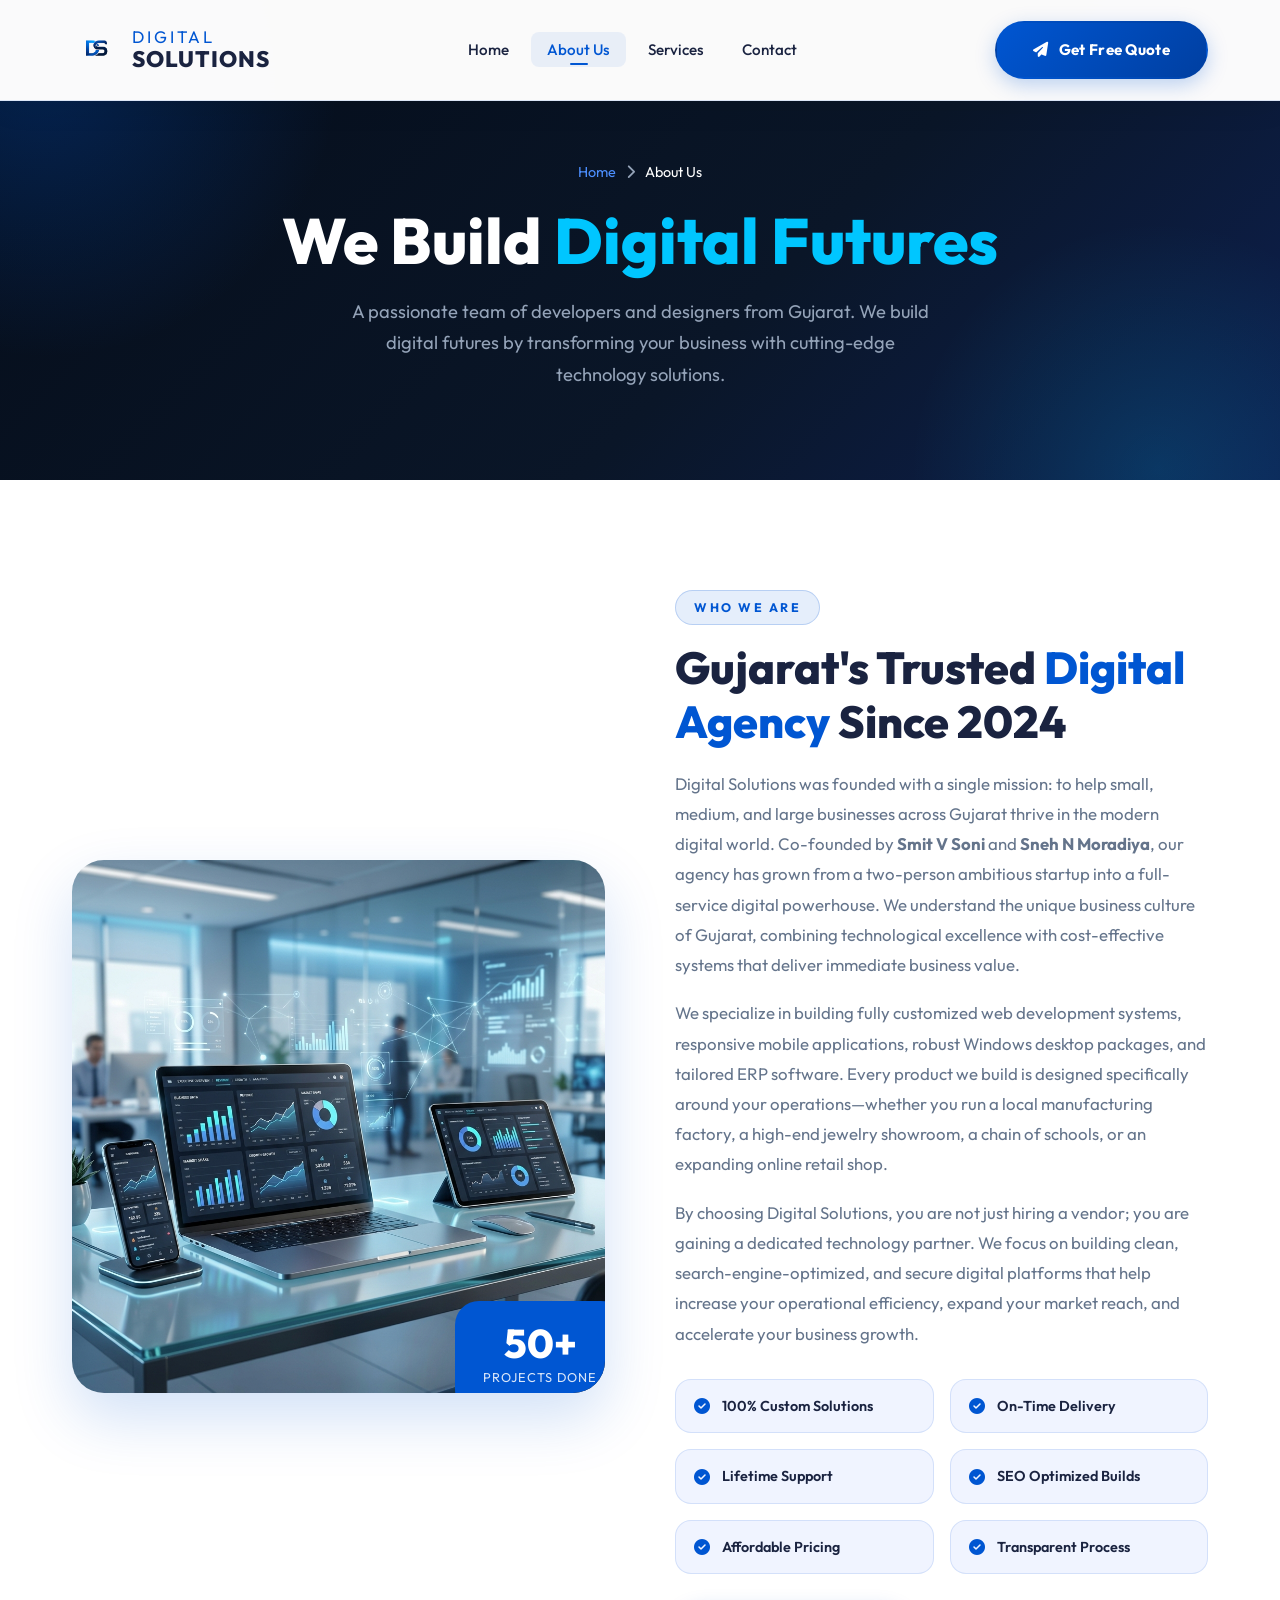
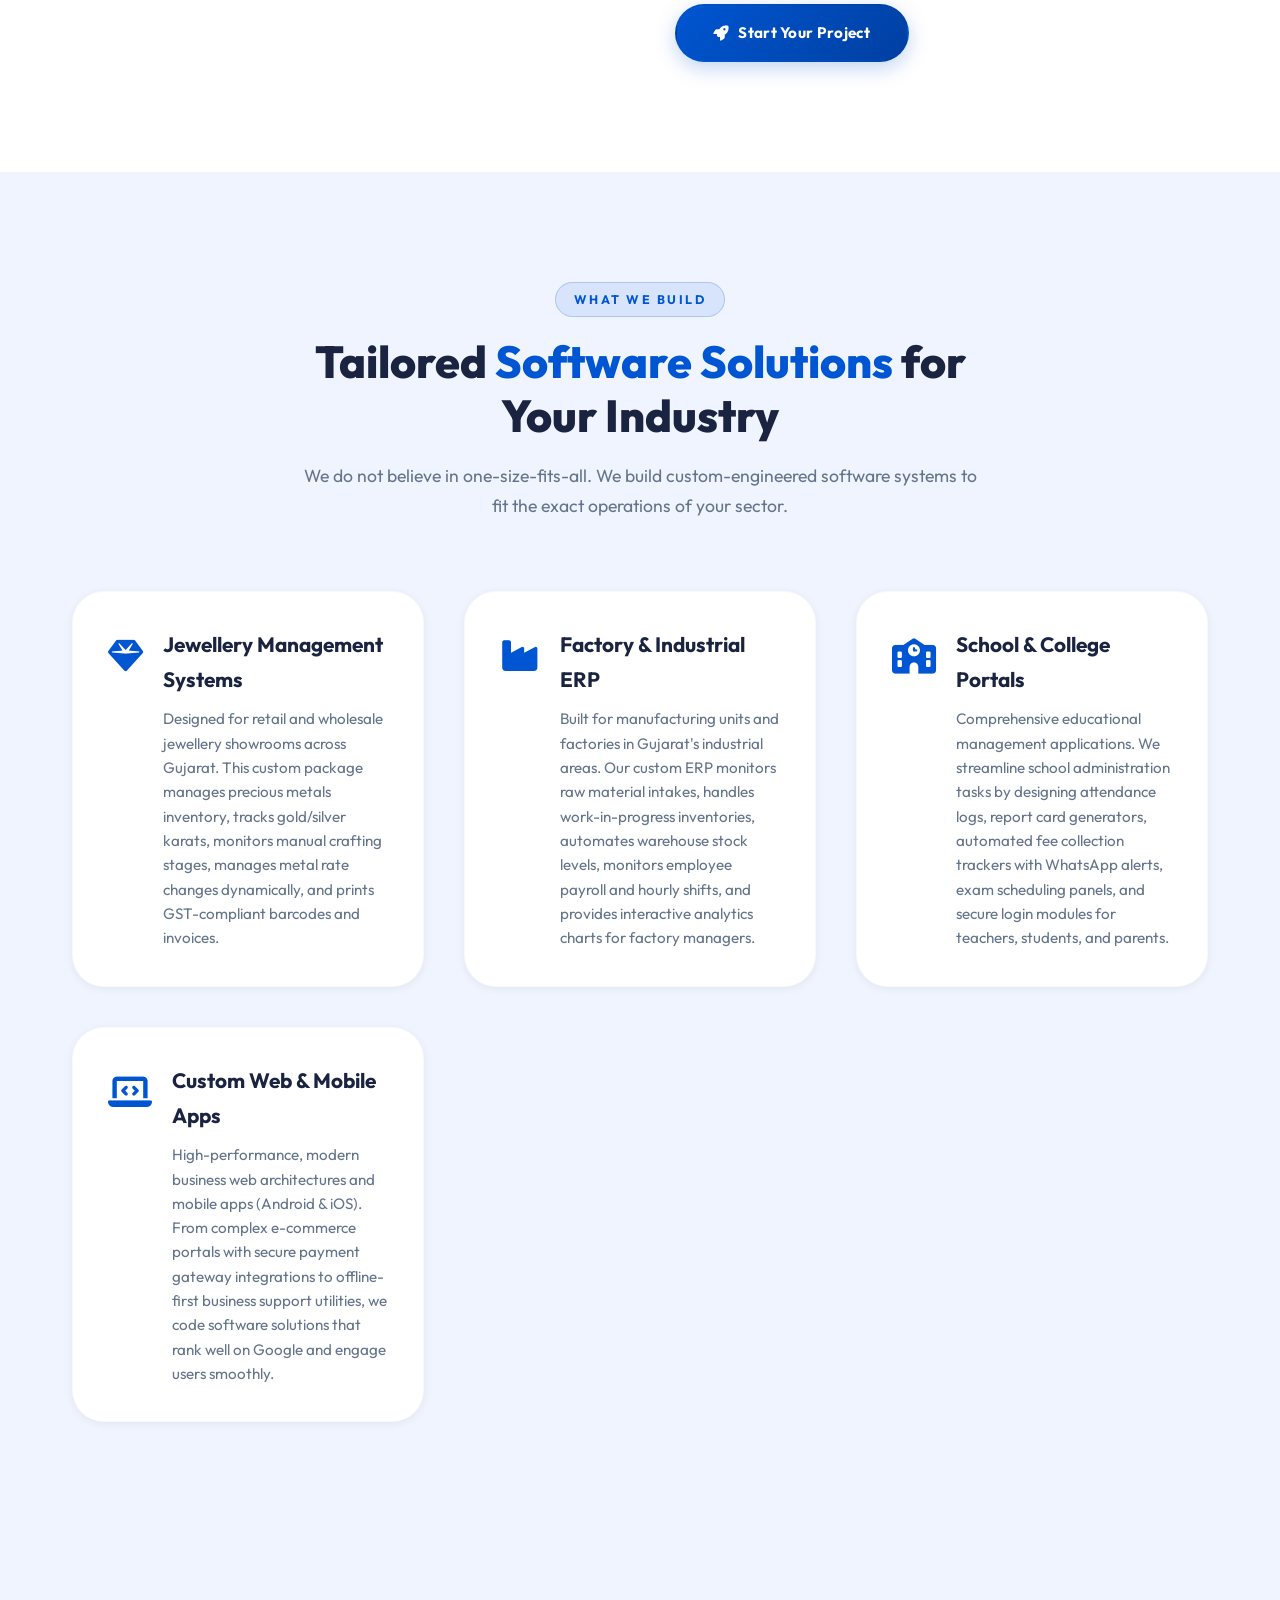
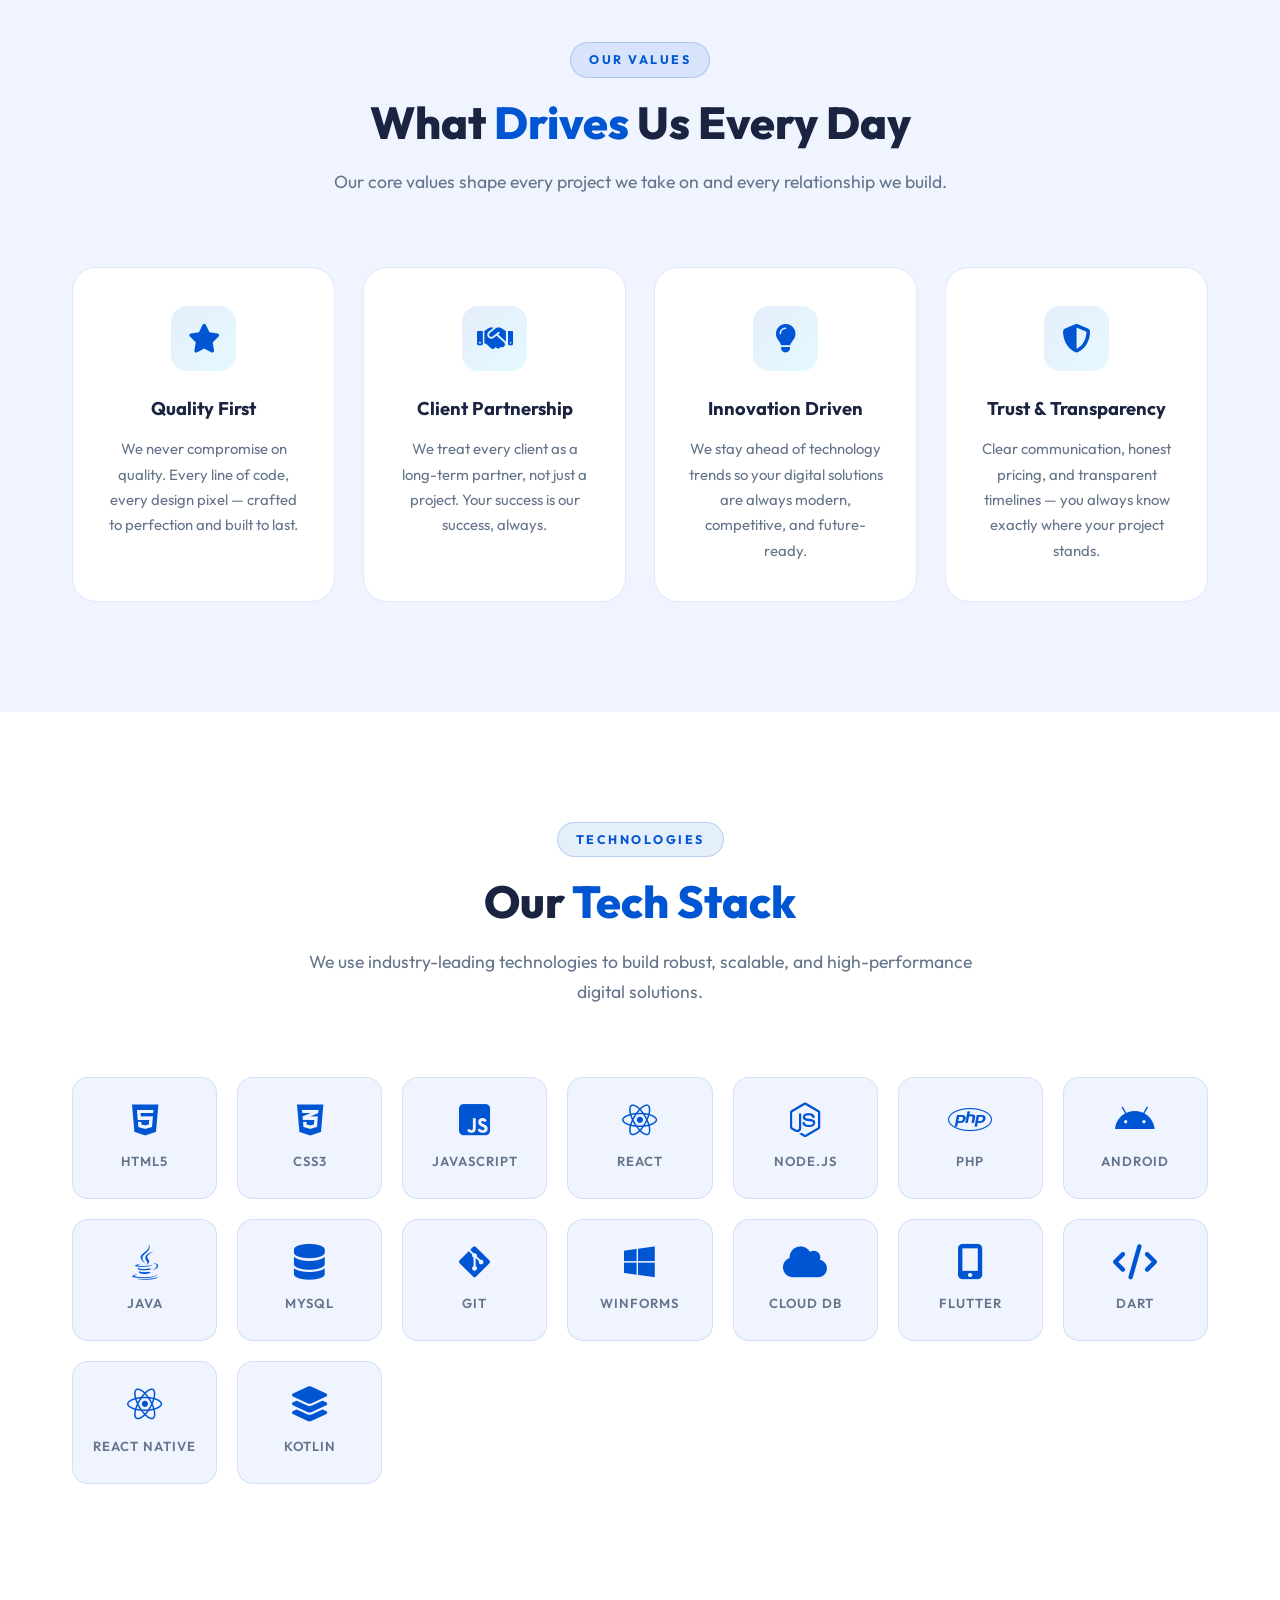
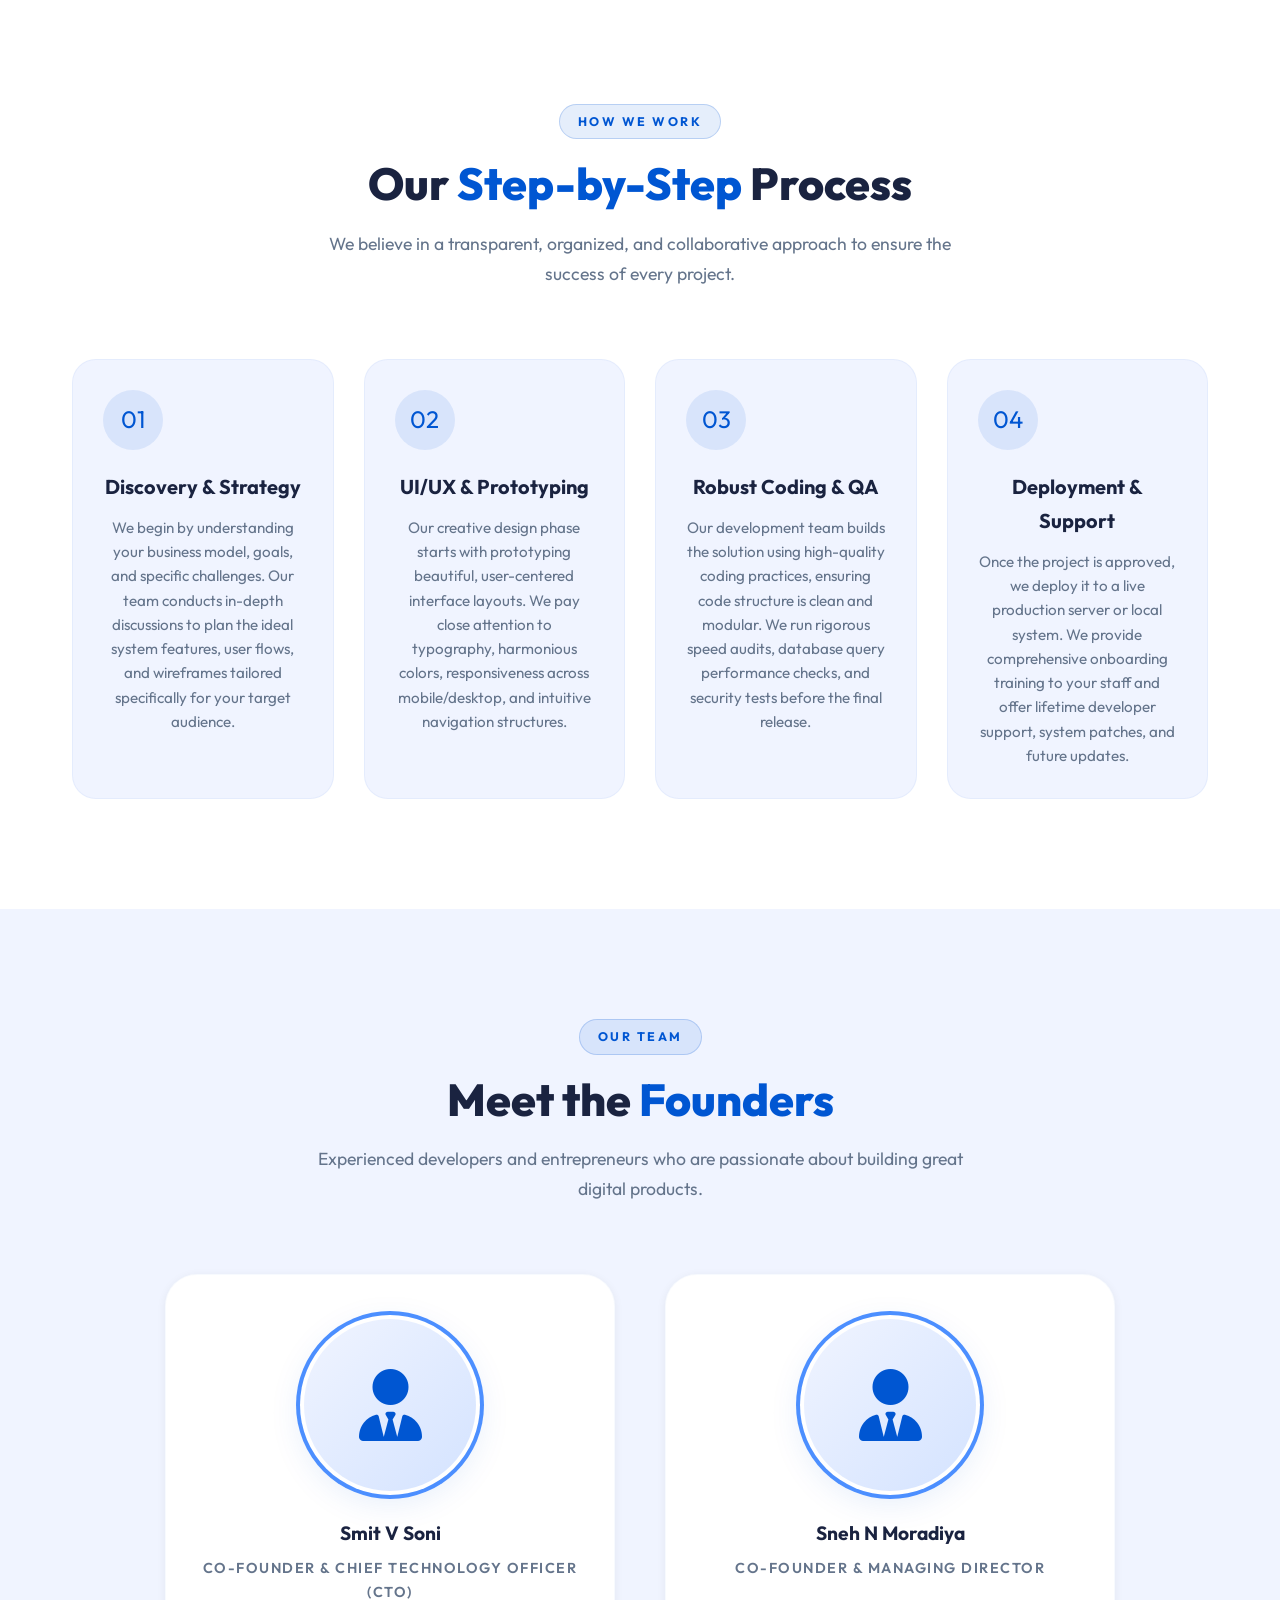
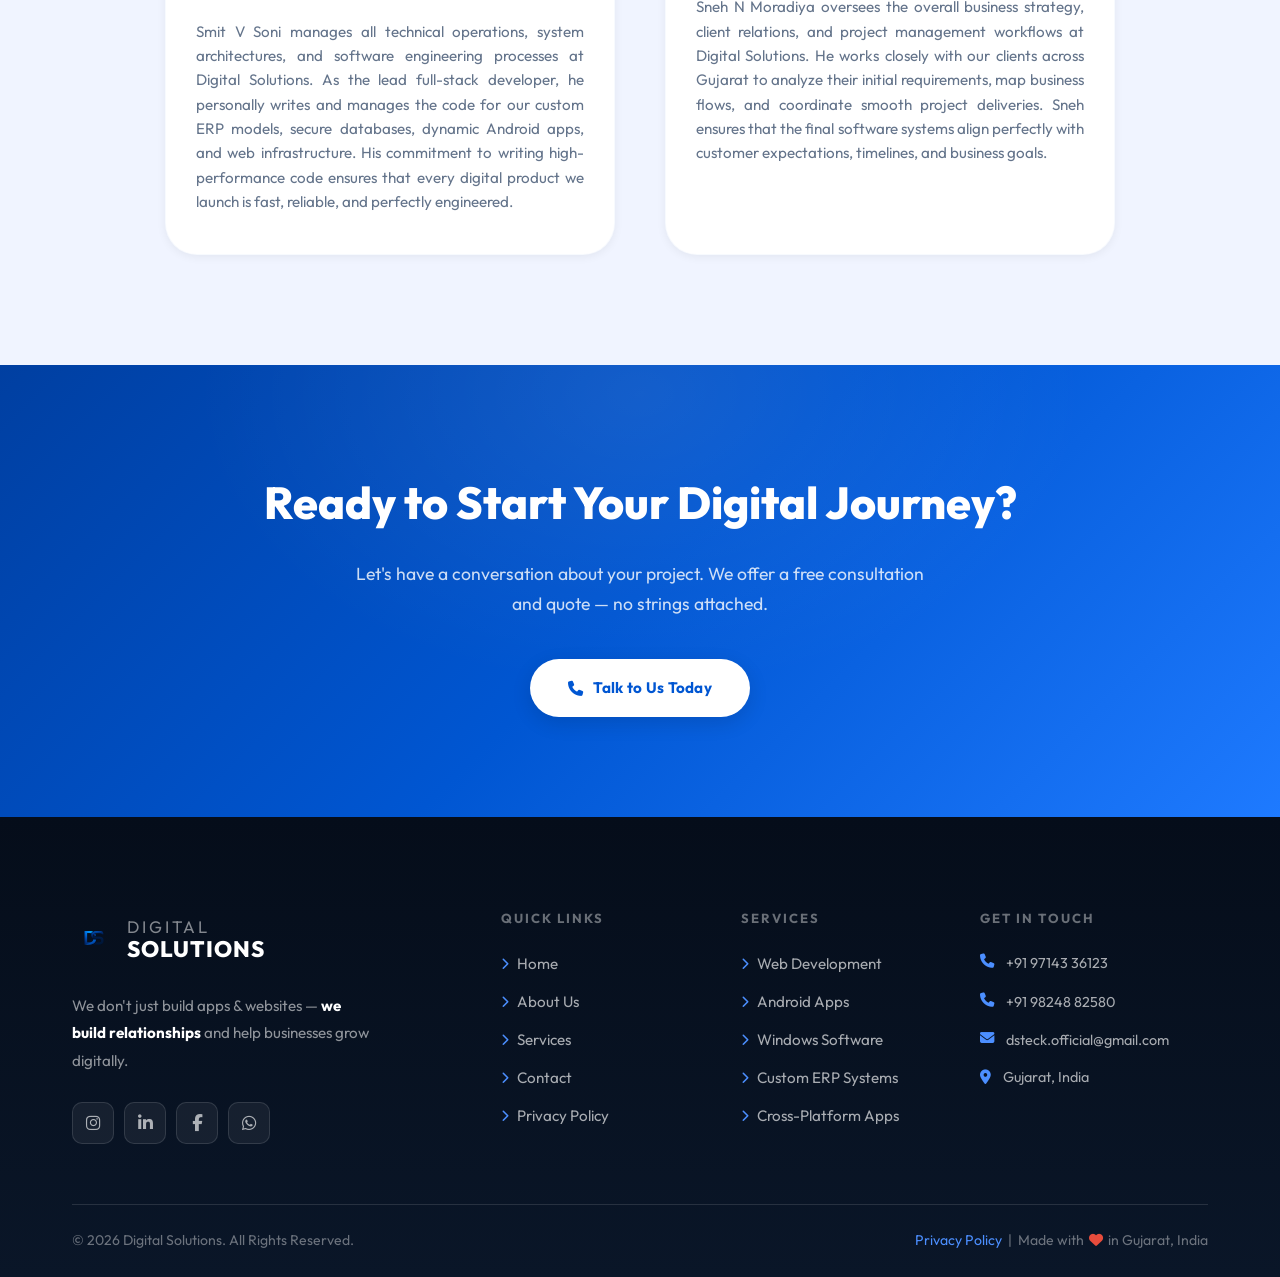
==== about.html @ 68f59539 "Fix SEO duplicate internal link anchor text warning by targeting specific section hashes in services" ====
<!DOCTYPE html>
<html lang="en">
<head>
    <meta charset="UTF-8">
    <meta name="viewport" content="width=device-width, initial-scale=1.0">

    <!-- ✅ SEO: About Page Meta Tags -->
    <title>About Us | Digital Solutions</title>
    <meta name="description" content="Discover Digital Solutions, a trusted web & app development agency in Gujarat. Meet our founders and learn how we deliver premium digital systems.">
    <meta name="keywords" content="About Digital Solutions, digital agency Gujarat, Smit Soni developer, web development team Gujarat, software company Gujarat">
    <meta name="robots" content="index, follow">
    <meta name="author" content="Digital Solutions">
    <link rel="canonical" href="https://smitsoni1.github.io/DIGITALSOLUTION/about.html">

    <!-- ✅ Open Graph -->
    <meta property="og:type"        content="website">
    <meta property="og:title"       content="About Digital Solutions | Gujarat's Digital Agency">
    <meta property="og:description" content="Meet the passionate team behind Digital Solutions — building digital futures across Gujarat.">
    <meta property="og:image"       content="https://smitsoni1.github.io/DIGITALSOLUTION/logo.png">
    <meta property="og:url"         content="https://smitsoni1.github.io/DIGITALSOLUTION/about.html">

    <!-- ✅ Favicons -->
    <link rel="icon" type="image/png" sizes="32x32" href="logo.png">
    <link rel="icon" type="image/png" sizes="16x16" href="logo.png">
    <link rel="apple-touch-icon" href="logo.png">

    <!-- ✅ Stylesheets -->
    <link rel="stylesheet" href="style.css?v=1.0.3">
    <link rel="stylesheet" href="https://cdnjs.cloudflare.com/ajax/libs/font-awesome/6.4.0/css/all.min.css">

    <!-- ✅ JSON-LD Structured Data -->
    <script type="application/ld+json">
    {
      "@context": "https://schema.org",
      "@type": "LocalBusiness",
      "name": "Digital Solutions",
      "image": "https://smitsoni1.github.io/DIGITALSOLUTION/logo.png",
      "url": "https://smitsoni1.github.io/DIGITALSOLUTION/",
      "telephone": ["+919714336123", "+919824882580"],
      "address": { "@type": "PostalAddress", "addressRegion": "Gujarat", "addressCountry": "IN" }
    }
    </script>
</head>
<body>

    <!-- HEADER -->
    <header id="header" class="always-white">
        <div class="container">
            <nav>
                <a href="index.html" class="logo" aria-label="Digital Solutions Home">
                    <img src="logo.png" alt="Digital Solutions Logo" width="72" height="72">
                    <div class="logo-text">
                        <span class="logo-top">Digital</span>
                        <span class="logo-bottom">Solutions</span>
                    </div>
                </a>
                <ul class="nav-links" id="navLinks">
                    <li><a href="index.html"               id="nav-home">Home</a></li>
                    <li><a href="about.html"    class="active" id="nav-about">About Us</a></li>
                    <li><a href="services.html"            id="nav-services">Services</a></li>
                    <li><a href="contact.html"             id="nav-contact">Contact</a></li>
                </ul>
                <a href="contact.html" class="btn btn-primary header-cta-btn" id="header-cta">
                    <i class="fas fa-paper-plane"></i> Get Free Quote
                </a>
                <button class="hamburger" id="hamburger" aria-label="Toggle Navigation" aria-expanded="false">
                    <span></span><span></span><span></span>
                </button>
            </nav>
        </div>
    </header>

    <main>

        <!-- PAGE HERO -->
        <section class="page-hero" aria-label="About Us Hero">
            <div class="container">
                <nav class="breadcrumb" aria-label="Breadcrumb">
                    <a href="index.html">Home</a>
                    <span><i class="fas fa-chevron-right"></i></span>
                    <span style="color:#fff;">About Us</span>
                </nav>
                <h1>We Build <span>Digital Futures</span></h1>
                <p>A passionate team of developers and designers from Gujarat. We build digital futures by transforming your business with cutting-edge technology solutions.</p>
            </div>
        </section>

        <!-- ABOUT INTRO -->
        <section class="about-intro section-padding" aria-label="About Digital Solutions">
            <div class="container">
                <div class="about-grid">
                    <!-- Visual Side -->
                    <div class="about-visual fade-up">
                        <div class="about-img-wrap">
                            <img src="hero.png" alt="Digital Solutions Team Working on Web and App Projects" width="580" height="420" style="border-radius:24px;">
                            <div class="about-badge-float">
                                <span class="num">50+</span>
                                <span class="lbl">Projects Done</span>
                            </div>
                        </div>
                    </div>

                    <!-- Text Side -->
                    <div class="about-text fade-up">
                        <span class="section-tag">Who We Are</span>
                        <h2>Gujarat's Trusted <span>Digital Agency</span> Since 2024</h2>
                        <p>
                            Digital Solutions was founded with a single mission: to help small, medium, and large businesses across Gujarat thrive in the modern digital world. Co-founded by <strong>Smit V Soni</strong> and <strong>Sneh N Moradiya</strong>, our agency has grown from a two-person ambitious startup into a full-service digital powerhouse. We understand the unique business culture of Gujarat, combining technological excellence with cost-effective systems that deliver immediate business value.
                        </p>
                        <p>
                            We specialize in building fully customized web development systems, responsive mobile applications, robust Windows desktop packages, and tailored ERP software. Every product we build is designed specifically around your operations—whether you run a local manufacturing factory, a high-end jewelry showroom, a chain of schools, or an expanding online retail shop.
                        </p>
                        <p>
                            By choosing Digital Solutions, you are not just hiring a vendor; you are gaining a dedicated technology partner. We focus on building clean, search-engine-optimized, and secure digital platforms that help increase your operational efficiency, expand your market reach, and accelerate your business growth.
                        </p>

                        <div class="about-features">
                            <div class="about-feature-item"><i class="fas fa-check-circle"></i> 100% Custom Solutions</div>
                            <div class="about-feature-item"><i class="fas fa-check-circle"></i> On-Time Delivery</div>
                            <div class="about-feature-item"><i class="fas fa-check-circle"></i> Lifetime Support</div>
                            <div class="about-feature-item"><i class="fas fa-check-circle"></i> SEO Optimized Builds</div>
                            <div class="about-feature-item"><i class="fas fa-check-circle"></i> Affordable Pricing</div>
                            <div class="about-feature-item"><i class="fas fa-check-circle"></i> Transparent Process</div>
                        </div>

                        <a href="contact.html" class="btn btn-primary" id="about-cta-btn">
                            <i class="fas fa-rocket"></i> Start Your Project
                        </a>
                    </div>
                </div>
            </div>
        </section>

        <!-- SPECIALIZED SOLUTIONS -->
        <section class="specialized-solutions section-padding" style="background: var(--bg-light);" aria-label="Our Specialized Solutions">
            <div class="container">
                <div class="section-header fade-up">
                    <span class="section-tag">What We Build</span>
                    <h2>Tailored <span>Software Solutions</span> for Your Industry</h2>
                    <p>We do not believe in one-size-fits-all. We build custom-engineered software systems to fit the exact operations of your sector.</p>
                </div>
                <div style="display: grid; grid-template-columns: repeat(auto-fit, minmax(300px, 1fr)); gap: 40px; margin-top: 50px;">
                    <div class="fade-up" style="background: var(--white); padding: 35px; border-radius: var(--radius-xl); box-shadow: var(--shadow-sm); display: flex; gap: 20px; align-items: flex-start; border: 1px solid rgba(0,86,210,0.03);">
                        <div style="font-size: 2.2rem; color: var(--primary);"><i class="fas fa-gem"></i></div>
                        <div>
                            <h3 style="font-size: 1.3rem; font-weight: 700; margin-bottom: 10px; color: var(--text-main);">Jewellery Management Systems</h3>
                            <p style="font-size: 0.95rem; color: var(--text-light); line-height: 1.6; margin: 0;">Designed for retail and wholesale jewellery showrooms across Gujarat. This custom package manages precious metals inventory, tracks gold/silver karats, monitors manual crafting stages, manages metal rate changes dynamically, and prints GST-compliant barcodes and invoices.</p>
                        </div>
                    </div>
                    <div class="fade-up" style="background: var(--white); padding: 35px; border-radius: var(--radius-xl); box-shadow: var(--shadow-sm); display: flex; gap: 20px; align-items: flex-start; border: 1px solid rgba(0,86,210,0.03);">
                        <div style="font-size: 2.2rem; color: var(--primary);"><i class="fas fa-industry"></i></div>
                        <div>
                            <h3 style="font-size: 1.3rem; font-weight: 700; margin-bottom: 10px; color: var(--text-main);">Factory &amp; Industrial ERP</h3>
                            <p style="font-size: 0.95rem; color: var(--text-light); line-height: 1.6; margin: 0;">Built for manufacturing units and factories in Gujarat's industrial areas. Our custom ERP monitors raw material intakes, handles work-in-progress inventories, automates warehouse stock levels, monitors employee payroll and hourly shifts, and provides interactive analytics charts for factory managers.</p>
                        </div>
                    </div>
                    <div class="fade-up" style="background: var(--white); padding: 35px; border-radius: var(--radius-xl); box-shadow: var(--shadow-sm); display: flex; gap: 20px; align-items: flex-start; border: 1px solid rgba(0,86,210,0.03);">
                        <div style="font-size: 2.2rem; color: var(--primary);"><i class="fas fa-school"></i></div>
                        <div>
                            <h3 style="font-size: 1.3rem; font-weight: 700; margin-bottom: 10px; color: var(--text-main);">School &amp; College Portals</h3>
                            <p style="font-size: 0.95rem; color: var(--text-light); line-height: 1.6; margin: 0;">Comprehensive educational management applications. We streamline school administration tasks by designing attendance logs, report card generators, automated fee collection trackers with WhatsApp alerts, exam scheduling panels, and secure login modules for teachers, students, and parents.</p>
                        </div>
                    </div>
                    <div class="fade-up" style="background: var(--white); padding: 35px; border-radius: var(--radius-xl); box-shadow: var(--shadow-sm); display: flex; gap: 20px; align-items: flex-start; border: 1px solid rgba(0,86,210,0.03);">
                        <div style="font-size: 2.2rem; color: var(--primary);"><i class="fas fa-laptop-code"></i></div>
                        <div>
                            <h3 style="font-size: 1.3rem; font-weight: 700; margin-bottom: 10px; color: var(--text-main);">Custom Web &amp; Mobile Apps</h3>
                            <p style="font-size: 0.95rem; color: var(--text-light); line-height: 1.6; margin: 0;">High-performance, modern business web architectures and mobile apps (Android &amp; iOS). From complex e-commerce portals with secure payment gateway integrations to offline-first business support utilities, we code software solutions that rank well on Google and engage users smoothly.</p>
                        </div>
                    </div>
                </div>
            </div>
        </section>

        <!-- COMPANY VALUES -->
        <section class="values section-padding" aria-label="Our Company Values">
            <div class="container">
                <div class="section-header fade-up">
                    <span class="section-tag">Our Values</span>
                    <h2>What <span>Drives</span> Us Every Day</h2>
                    <p>Our core values shape every project we take on and every relationship we build.</p>
                </div>
                <div class="values-grid">
                    <article class="value-card fade-up">
                        <div class="value-icon"><i class="fas fa-star" aria-hidden="true"></i></div>
                        <h3>Quality First</h3>
                        <p>We never compromise on quality. Every line of code, every design pixel — crafted to perfection and built to last.</p>
                    </article>
                    <article class="value-card fade-up">
                        <div class="value-icon"><i class="fas fa-handshake" aria-hidden="true"></i></div>
                        <h3>Client Partnership</h3>
                        <p>We treat every client as a long-term partner, not just a project. Your success is our success, always.</p>
                    </article>
                    <article class="value-card fade-up">
                        <div class="value-icon"><i class="fas fa-lightbulb" aria-hidden="true"></i></div>
                        <h3>Innovation Driven</h3>
                        <p>We stay ahead of technology trends so your digital solutions are always modern, competitive, and future-ready.</p>
                    </article>
                    <article class="value-card fade-up">
                        <div class="value-icon"><i class="fas fa-shield-alt" aria-hidden="true"></i></div>
                        <h3>Trust &amp; Transparency</h3>
                        <p>Clear communication, honest pricing, and transparent timelines — you always know exactly where your project stands.</p>
                    </article>
                </div>
            </div>
        </section>

        <!-- TECH STACK -->
        <section class="tech-stack section-padding" aria-label="Our Technology Stack">
            <div class="container">
                <div class="section-header fade-up">
                    <span class="section-tag">Technologies</span>
                    <h2>Our <span>Tech Stack</span></h2>
                    <p>We use industry-leading technologies to build robust, scalable, and high-performance digital solutions.</p>
                </div>
                <div class="tech-grid fade-up">
                    <div class="tech-item"><i class="fab fa-html5" aria-hidden="true"></i><span>HTML5</span></div>
                    <div class="tech-item"><i class="fab fa-css3-alt" aria-hidden="true"></i><span>CSS3</span></div>
                    <div class="tech-item"><i class="fab fa-js-square" aria-hidden="true"></i><span>JavaScript</span></div>
                    <div class="tech-item"><i class="fab fa-react" aria-hidden="true"></i><span>React</span></div>
                    <div class="tech-item"><i class="fab fa-node-js" aria-hidden="true"></i><span>Node.js</span></div>
                    <div class="tech-item"><i class="fab fa-php" aria-hidden="true"></i><span>PHP</span></div>
                    <div class="tech-item"><i class="fab fa-android" aria-hidden="true"></i><span>Android</span></div>
                    <div class="tech-item"><i class="fab fa-java" aria-hidden="true"></i><span>Java</span></div>
                    <div class="tech-item"><i class="fas fa-database" aria-hidden="true"></i><span>MySQL</span></div>
                    <div class="tech-item"><i class="fab fa-git-alt" aria-hidden="true"></i><span>Git</span></div>
                    <div class="tech-item"><i class="fab fa-windows" aria-hidden="true"></i><span>WinForms</span></div>
                    <div class="tech-item"><i class="fas fa-cloud" aria-hidden="true"></i><span>Cloud DB</span></div>
                    <div class="tech-item"><i class="fas fa-mobile-alt" aria-hidden="true"></i><span>Flutter</span></div>
                    <div class="tech-item"><i class="fas fa-code" aria-hidden="true"></i><span>Dart</span></div>
                    <div class="tech-item"><i class="fab fa-react" aria-hidden="true"></i><span>React Native</span></div>
                    <div class="tech-item"><i class="fas fa-layer-group" aria-hidden="true"></i><span>Kotlin</span></div>
                </div>
            </div>
        </section>

        <!-- OUR PROCESS -->
        <section class="process section-padding" aria-label="Our Development Process">
            <div class="container">
                <div class="section-header fade-up">
                    <span class="section-tag">How We Work</span>
                    <h2>Our <span>Step-by-Step</span> Process</h2>
                    <p>We believe in a transparent, organized, and collaborative approach to ensure the success of every project.</p>
                </div>
                <div style="display: grid; grid-template-columns: repeat(auto-fit, minmax(250px, 1fr)); gap: 30px; margin-top: 50px;">
                    <div class="value-card fade-up" style="padding: 30px; background: var(--bg-light); border-radius: var(--radius-lg); border: 1px solid rgba(0,86,210,0.05);">
                        <div class="value-icon" style="background: rgba(0,86,210,0.1); color: var(--primary); width: 60px; height: 60px; border-radius: 50%; display: flex; align-items: center; justify-content: center; font-size: 1.5rem; margin-bottom: 20px; margin-left: 0;">01</div>
                        <h3 style="font-size: 1.25rem; font-weight: 700; margin-bottom: 12px; color: var(--text-main);">Discovery &amp; Strategy</h3>
                        <p style="font-size: 0.95rem; color: var(--text-light); line-height: 1.6; margin: 0;">We begin by understanding your business model, goals, and specific challenges. Our team conducts in-depth discussions to plan the ideal system features, user flows, and wireframes tailored specifically for your target audience.</p>
                    </div>
                    <div class="value-card fade-up" style="padding: 30px; background: var(--bg-light); border-radius: var(--radius-lg); border: 1px solid rgba(0,86,210,0.05);">
                        <div class="value-icon" style="background: rgba(0,86,210,0.1); color: var(--primary); width: 60px; height: 60px; border-radius: 50%; display: flex; align-items: center; justify-content: center; font-size: 1.5rem; margin-bottom: 20px; margin-left: 0;">02</div>
                        <h3 style="font-size: 1.25rem; font-weight: 700; margin-bottom: 12px; color: var(--text-main);">UI/UX &amp; Prototyping</h3>
                        <p style="font-size: 0.95rem; color: var(--text-light); line-height: 1.6; margin: 0;">Our creative design phase starts with prototyping beautiful, user-centered interface layouts. We pay close attention to typography, harmonious colors, responsiveness across mobile/desktop, and intuitive navigation structures.</p>
                    </div>
                    <div class="value-card fade-up" style="padding: 30px; background: var(--bg-light); border-radius: var(--radius-lg); border: 1px solid rgba(0,86,210,0.05);">
                        <div class="value-icon" style="background: rgba(0,86,210,0.1); color: var(--primary); width: 60px; height: 60px; border-radius: 50%; display: flex; align-items: center; justify-content: center; font-size: 1.5rem; margin-bottom: 20px; margin-left: 0;">03</div>
                        <h3 style="font-size: 1.25rem; font-weight: 700; margin-bottom: 12px; color: var(--text-main);">Robust Coding &amp; QA</h3>
                        <p style="font-size: 0.95rem; color: var(--text-light); line-height: 1.6; margin: 0;">Our development team builds the solution using high-quality coding practices, ensuring code structure is clean and modular. We run rigorous speed audits, database query performance checks, and security tests before the final release.</p>
                    </div>
                    <div class="value-card fade-up" style="padding: 30px; background: var(--bg-light); border-radius: var(--radius-lg); border: 1px solid rgba(0,86,210,0.05);">
                        <div class="value-icon" style="background: rgba(0,86,210,0.1); color: var(--primary); width: 60px; height: 60px; border-radius: 50%; display: flex; align-items: center; justify-content: center; font-size: 1.5rem; margin-bottom: 20px; margin-left: 0;">04</div>
                        <h3 style="font-size: 1.25rem; font-weight: 700; margin-bottom: 12px; color: var(--text-main);">Deployment &amp; Support</h3>
                        <p style="font-size: 0.95rem; color: var(--text-light); line-height: 1.6; margin: 0;">Once the project is approved, we deploy it to a live production server or local system. We provide comprehensive onboarding training to your staff and offer lifetime developer support, system patches, and future updates.</p>
                    </div>
                </div>
            </div>
        </section>

        <!-- TEAM SECTION -->
        <section class="team section-padding" style="background:var(--bg-light);" aria-label="Our Founders">
            <div class="container">
                <div class="section-header fade-up">
                    <span class="section-tag">Our Team</span>
                    <h2>Meet the <span>Founders</span></h2>
                    <p>Experienced developers and entrepreneurs who are passionate about building great digital products.</p>
                </div>
                <div class="team-grid">
                    <div class="team-member fade-up" style="max-width: 450px; background: var(--white); padding: 40px 30px; border-radius: var(--radius-xl); box-shadow: var(--shadow-sm); border: 1px solid rgba(0,86,210,0.03);">
                        <div class="member-image"><i class="fas fa-user-tie" aria-hidden="true"></i></div>
                        <h3>Smit V Soni</h3>
                        <p style="margin-bottom: 15px;">Co-Founder &amp; Chief Technology Officer (CTO)</p>
                        <div style="font-size:0.95rem; color:var(--text-light); line-height:1.6; text-align: justify; text-justify: inter-word;">
                            Smit V Soni manages all technical operations, system architectures, and software engineering processes at Digital Solutions. As the lead full-stack developer, he personally writes and manages the code for our custom ERP models, secure databases, dynamic Android apps, and web infrastructure. His commitment to writing high-performance code ensures that every digital product we launch is fast, reliable, and perfectly engineered.
                        </div>
                    </div>
                    <div class="team-member fade-up" style="max-width: 450px; background: var(--white); padding: 40px 30px; border-radius: var(--radius-xl); box-shadow: var(--shadow-sm); border: 1px solid rgba(0,86,210,0.03);">
                        <div class="member-image"><i class="fas fa-user-tie" aria-hidden="true"></i></div>
                        <h3>Sneh N Moradiya</h3>
                        <p style="margin-bottom: 15px;">Co-Founder &amp; Managing Director</p>
                        <div style="font-size:0.95rem; color:var(--text-light); line-height:1.6; text-align: justify; text-justify: inter-word;">
                            Sneh N Moradiya oversees the overall business strategy, client relations, and project management workflows at Digital Solutions. He works closely with our clients across Gujarat to analyze their initial requirements, map business flows, and coordinate smooth project deliveries. Sneh ensures that the final software systems align perfectly with customer expectations, timelines, and business goals.
                        </div>
                    </div>
                </div>
            </div>
        </section>

        <!-- CTA SECTION -->
        <section class="cta-section" aria-label="Contact Call to Action">
            <div class="container">
                <div class="fade-up">
                    <h2>Ready to Start Your Digital Journey?</h2>
                    <p>Let's have a conversation about your project. We offer a free consultation and quote — no strings attached.</p>
                    <a href="contact.html" class="btn btn-white" id="about-contact-btn">
                        <i class="fas fa-phone"></i> Talk to Us Today
                    </a>
                </div>
            </div>
        </section>

    </main>

    <!-- FOOTER -->
    <footer>
        <div class="container">
            <div class="footer-content">
                <div class="footer-brand">
                    <a href="index.html" class="logo">
                        <img src="logo.png" alt="Digital Solutions Logo" width="65" height="65">
                        <div class="logo-text">
                            <span class="logo-top" style="color:rgba(255,255,255,0.5)">Digital</span>
                            <span class="logo-bottom" style="color:#fff">Solutions</span>
                        </div>
                    </a>
                    <p>We don't just build apps &amp; websites — <strong style="color:#fff">we build relationships</strong> and help businesses grow digitally.</p>
                    <div class="footer-social-row">
                        <a href="https://www.instagram.com/digitalsolutions.official/?hl=en" class="footer-social-btn" aria-label="Instagram" target="_blank" rel="noopener"><i class="fab fa-instagram"></i></a>
                        <a href="https://www.linkedin.com/in/smitpatdiya" class="footer-social-btn" aria-label="LinkedIn" target="_blank" rel="noopener"><i class="fab fa-linkedin-in"></i></a>
                        <a href="#" class="footer-social-btn" aria-label="Facebook"><i class="fab fa-facebook-f"></i></a>
                        <a href="https://wa.me/919714336123" class="footer-social-btn" aria-label="WhatsApp" target="_blank" rel="noopener"><i class="fab fa-whatsapp"></i></a>
                    </div>
                </div>
                <div class="footer-col">
                    <h4>Quick Links</h4>
                    <div class="footer-links">
                        <a href="index.html"><i class="fas fa-chevron-right"></i> Home</a>
                        <a href="about.html"><i class="fas fa-chevron-right"></i> About Us</a>
                        <a href="services.html"><i class="fas fa-chevron-right"></i> Services</a>
                        <a href="contact.html"><i class="fas fa-chevron-right"></i> Contact</a>
                        <a href="privacy.html"><i class="fas fa-chevron-right"></i> Privacy Policy</a>
                    </div>
                </div>
                <div class="footer-col">
                    <h4>Services</h4>
                    <div class="footer-links">
                        <a href="services.html#web-development"><i class="fas fa-chevron-right"></i> Web Development</a>
                        <a href="services.html#android-development"><i class="fas fa-chevron-right"></i> Android Apps</a>
                        <a href="services.html#windows-software"><i class="fas fa-chevron-right"></i> Windows Software</a>
                        <a href="services.html#custom-erp"><i class="fas fa-chevron-right"></i> Custom ERP Systems</a>
                        <a href="services.html#cross-platform"><i class="fas fa-chevron-right"></i> Cross-Platform Apps</a>
                    </div>
                </div>
                <div class="footer-col">
                    <h4>Get In Touch</h4>
                    <div class="footer-contact-list">
                        <div class="footer-contact-item">
                            <i class="fas fa-phone"></i>
                            <a href="tel:+919714336123" style="color:rgba(255,255,255,0.65)">+91 97143 36123</a>
                        </div>
                        <div class="footer-contact-item">
                            <i class="fas fa-phone"></i>
                            <a href="tel:+919824882580" style="color:rgba(255,255,255,0.65)">+91 98248 82580</a>
                        </div>
                        <div class="footer-contact-item">
                            <i class="fas fa-envelope"></i>
                            <a href="mailto:dsteck.official@gmail.com" style="color:rgba(255,255,255,0.65)">dsteck.official@gmail.com</a>
                        </div>
                        <div class="footer-contact-item">
                            <i class="fas fa-map-marker-alt"></i>
                            <span>Gujarat, India</span>
                        </div>
                    </div>
                </div>
            </div>
            <div class="footer-bottom">
                <p>&copy; 2026 Digital Solutions. All Rights Reserved.</p>
                <p><a href="privacy.html">Privacy Policy</a> &nbsp;|&nbsp; Made with <i class="fas fa-heart" style="color:#e74c3c;margin:0 2px;"></i> in Gujarat, India</p>
            </div>
        </div>
    </footer>

    <button class="scroll-top" id="scrollTop" aria-label="Scroll to top"><i class="fas fa-arrow-up"></i></button>
    <script src="script.js?v=1.0.1"></script>
</body>
</html>
---- style.css ----
/* ============================================================
   DIGITAL SOLUTIONS - Global Stylesheet
   Modern, Premium, SEO-Optimized Multi-Page Website
   ============================================================ */

@import url('https://fonts.googleapis.com/css2?family=Outfit:wght@300;400;500;600;700;800&display=swap');

/* ============================================================
   CSS CUSTOM PROPERTIES (Design Tokens)
   ============================================================ */
:root {
    --primary:        #0056D2;
    --primary-dark:   #003fa1;
    --primary-light:  #4c8fff;
    --primary-glow:   rgba(0, 86, 210, 0.25);
    --accent:         #00C6FF;
    --bg-dark:        #050d1a;
    --bg-dark2:       #0a1628;
    --bg-light:       #f0f4ff;
    --text-main:      #1a2340;
    --text-light:     #64748b;
    --text-muted:     #94a3b8;
    --white:          #ffffff;
    --card-bg:        #ffffff;
    --border:         rgba(0, 86, 210, 0.12);
    --glass:          rgba(255, 255, 255, 0.06);
    --glass-border:   rgba(255, 255, 255, 0.12);
    --shadow-sm:      0 2px 10px rgba(0, 0, 0, 0.06);
    --shadow:         0 10px 40px rgba(0, 0, 0, 0.10);
    --shadow-lg:      0 25px 60px rgba(0, 86, 210, 0.18);
    --shadow-card:    0 8px 32px rgba(0, 86, 210, 0.10);
    --transition:     all 0.35s cubic-bezier(0.4, 0, 0.2, 1);
    --radius:         16px;
    --radius-lg:      24px;
    --radius-xl:      32px;
}

/* ============================================================
   RESET & BASE
   ============================================================ */
*, *::before, *::after {
    margin: 0;
    padding: 0;
    box-sizing: border-box;
}

html { scroll-behavior: smooth; }

body {
    font-family: 'Outfit', sans-serif;
    background: var(--white);
    color: var(--text-main);
    line-height: 1.7;
    overflow-x: hidden;
    -webkit-font-smoothing: antialiased;
}

img { max-width: 100%; height: auto; display: block; }
a  { text-decoration: none; color: inherit; }
ul { list-style: none; }

/* ============================================================
   UTILITIES
   ============================================================ */
.container {
    max-width: 1200px;
    margin: 0 auto;
    padding: 0 2rem;
}

.section-padding { padding: 110px 0; }

.section-header {
    text-align: center;
    max-width: 680px;
    margin: 0 auto 70px;
}

.section-tag {
    display: inline-block;
    background: rgba(0, 86, 210, 0.1);
    color: var(--primary);
    font-size: 0.78rem;
    font-weight: 700;
    letter-spacing: 2.5px;
    text-transform: uppercase;
    padding: 6px 18px;
    border-radius: 50px;
    margin-bottom: 18px;
    border: 1px solid rgba(0, 86, 210, 0.2);
}

.section-header h2 {
    font-size: clamp(2rem, 4vw, 2.8rem);
    font-weight: 800;
    color: var(--text-main);
    line-height: 1.2;
    margin-bottom: 18px;
}

.section-header h2 span { color: var(--primary); }

.section-header p {
    font-size: 1.1rem;
    color: var(--text-light);
}

/* ============================================================
   BUTTONS
   ============================================================ */
.btn {
    display: inline-flex;
    align-items: center;
    gap: 10px;
    padding: 14px 36px;
    border-radius: 50px;
    font-weight: 700;
    font-size: 0.95rem;
    transition: var(--transition);
    cursor: pointer;
    border: 2px solid transparent;
    white-space: nowrap;
    letter-spacing: 0.3px;
}

.btn-primary {
    background: linear-gradient(135deg, var(--primary), var(--primary-dark));
    color: var(--white);
    box-shadow: 0 6px 20px var(--primary-glow);
}

.btn-primary:hover {
    transform: translateY(-3px);
    box-shadow: 0 12px 30px rgba(0, 86, 210, 0.45);
    background: linear-gradient(135deg, var(--primary-light), var(--primary));
}

.btn-outline {
    background: transparent;
    color: var(--primary);
    border-color: var(--primary);
}

.btn-outline:hover {
    background: var(--primary);
    color: var(--white);
    transform: translateY(-3px);
    box-shadow: 0 8px 24px var(--primary-glow);
}

.btn-white {
    background: var(--white);
    color: var(--primary);
    border-color: transparent;
    box-shadow: 0 6px 20px rgba(0,0,0,0.12);
}

.btn-white:hover {
    transform: translateY(-3px);
    box-shadow: 0 14px 35px rgba(0,0,0,0.18);
}

/* ============================================================
   HEADER & NAVIGATION
   ============================================================ */
header {
    position: fixed;
    top: 0;
    width: 100%;
    z-index: 1000;
    padding: 14px 0;
    transition: var(--transition);
    background: transparent;
}

header.scrolled {
    background: rgba(255, 255, 255, 0.96);
    backdrop-filter: blur(20px);
    -webkit-backdrop-filter: blur(20px);
    padding: 10px 0;
    box-shadow: 0 4px 30px rgba(0, 0, 0, 0.08);
    border-bottom: 1px solid var(--border);
}

/* On pages with white bg, always show filled header */
header.always-white {
    background: rgba(255, 255, 255, 0.98);
    backdrop-filter: blur(20px);
    box-shadow: 0 4px 30px rgba(0, 0, 0, 0.08);
    border-bottom: 1px solid var(--border);
}

/* Home page hero header — white nav links on dark hero bg */
header.hero-header:not(.scrolled) .nav-links li a {
    color: rgba(255, 255, 255, 0.88);
}

header.hero-header:not(.scrolled) .nav-links li a:hover,
header.hero-header:not(.scrolled) .nav-links li a.active {
    color: var(--white);
    background: rgba(255, 255, 255, 0.12);
}

header.hero-header:not(.scrolled) .logo-text .logo-top {
    color: rgba(255, 255, 255, 0.70);
}

header.hero-header:not(.scrolled) .logo-text .logo-bottom {
    color: var(--white);
}

header.hero-header:not(.scrolled) .hamburger span {
    background: var(--white);
}

nav {
    display: flex;
    justify-content: space-between;
    align-items: center;
    gap: 20px;
}

.logo {
    display: flex;
    align-items: center;
    gap: 12px;
    flex-shrink: 0;
}

.logo img {
    height: 72px;
    width: auto;
    object-fit: contain;
}

.logo-text {
    display: flex;
    flex-direction: column;
    line-height: 1.1;
}

.logo-text .logo-top {
    font-size: 1.05rem;
    font-weight: 400;
    color: var(--primary);
    letter-spacing: 3px;
    text-transform: uppercase;
}

.logo-text .logo-bottom {
    font-size: 1.4rem;
    font-weight: 800;
    color: var(--text-main);
    letter-spacing: 1px;
    text-transform: uppercase;
}

.nav-links {
    display: flex;
    align-items: center;
    gap: 6px;
}

.nav-links li a {
    padding: 8px 16px;
    border-radius: 8px;
    font-weight: 500;
    font-size: 0.95rem;
    color: var(--text-main);
    transition: var(--transition);
    position: relative;
}

.nav-links li a:hover,
.nav-links li a.active {
    color: var(--primary);
    background: rgba(0, 86, 210, 0.07);
}

.nav-links li a.active::after {
    content: '';
    position: absolute;
    bottom: 2px;
    left: 50%;
    transform: translateX(-50%);
    width: 18px;
    height: 2.5px;
    border-radius: 2px;
    background: var(--primary);
}

.hamburger {
    display: none;
    flex-direction: column;
    gap: 5px;
    cursor: pointer;
    padding: 6px;
    border-radius: 8px;
    transition: var(--transition);
    background: transparent;
    border: none;
    outline: none;
}

.hamburger:hover { background: rgba(0,86,210,0.08); }

.hamburger span {
    display: block;
    width: 24px;
    height: 2.5px;
    background: var(--primary);
    border-radius: 3px;
    transition: var(--transition);
}

.hamburger.active span:nth-child(1) { transform: translateY(7.5px) rotate(45deg); }
.hamburger.active span:nth-child(2) { opacity: 0; transform: scaleX(0); }
.hamburger.active span:nth-child(3) { transform: translateY(-7.5px) rotate(-45deg); }

.hamburger.active span {
    background: var(--text-main) !important;
}

/* ============================================================
   PAGE HERO BANNER (for inner pages)
   ============================================================ */
.page-hero {
    background: linear-gradient(135deg, var(--bg-dark) 0%, var(--bg-dark2) 60%, #0d2050 100%);
    padding: 160px 0 90px;
    text-align: center;
    position: relative;
    overflow: hidden;
}

.page-hero::before {
    content: '';
    position: absolute;
    top: -50%;
    left: -20%;
    width: 600px;
    height: 600px;
    background: radial-gradient(circle, rgba(0,86,210,0.3) 0%, transparent 70%);
    pointer-events: none;
}

.page-hero::after {
    content: '';
    position: absolute;
    bottom: -50%;
    right: -10%;
    width: 500px;
    height: 500px;
    background: radial-gradient(circle, rgba(0,198,255,0.15) 0%, transparent 70%);
    pointer-events: none;
}

.page-hero .breadcrumb {
    display: flex;
    align-items: center;
    justify-content: center;
    gap: 10px;
    margin-bottom: 20px;
    position: relative;
    z-index: 1;
}

.page-hero .breadcrumb a {
    color: var(--primary-light);
    font-size: 0.9rem;
    transition: var(--transition);
}

.page-hero .breadcrumb a:hover { color: var(--white); }

.page-hero .breadcrumb span {
    color: var(--text-muted);
    font-size: 0.9rem;
}

.page-hero h1 {
    font-size: clamp(2.5rem, 5vw, 4rem);
    font-weight: 800;
    color: var(--white);
    line-height: 1.15;
    margin-bottom: 18px;
    position: relative;
    z-index: 1;
}

.page-hero h1 span { color: var(--accent); }

.page-hero p {
    font-size: 1.15rem;
    color: var(--text-muted);
    max-width: 600px;
    margin: 0 auto;
    position: relative;
    z-index: 1;
}

/* ============================================================
   HOME - HERO SECTION
   ============================================================ */
.hero {
    min-height: 100vh;
    display: flex;
    align-items: center;
    background: linear-gradient(135deg, var(--bg-dark) 0%, var(--bg-dark2) 55%, #0d2050 100%);
    position: relative;
    overflow: hidden;
    padding-top: 100px;
}

.hero::before {
    content: '';
    position: absolute;
    top: -100px;
    left: -100px;
    width: 700px;
    height: 700px;
    background: radial-gradient(circle, rgba(0,86,210,0.35) 0%, transparent 65%);
    pointer-events: none;
    animation: pulseGlow 8s ease-in-out infinite;
}

.hero::after {
    content: '';
    position: absolute;
    bottom: -100px;
    right: -100px;
    width: 600px;
    height: 600px;
    background: radial-gradient(circle, rgba(0,198,255,0.20) 0%, transparent 65%);
    pointer-events: none;
}

@keyframes pulseGlow {
    0%, 100% { opacity: 1; transform: scale(1); }
    50%       { opacity: 0.7; transform: scale(1.1); }
}

.hero-content {
    display: grid;
    grid-template-columns: 1fr 1fr;
    gap: 60px;
    align-items: center;
    position: relative;
    z-index: 2;
}

.hero-badge {
    display: inline-flex;
    align-items: center;
    gap: 8px;
    background: var(--glass);
    border: 1px solid var(--glass-border);
    color: var(--accent);
    font-size: 0.82rem;
    font-weight: 600;
    letter-spacing: 1.5px;
    text-transform: uppercase;
    padding: 8px 20px;
    border-radius: 50px;
    margin-bottom: 24px;
    backdrop-filter: blur(10px);
}

.hero-badge i { font-size: 0.9rem; }

.hero-text h1 {
    font-size: clamp(2.6rem, 5.5vw, 4.2rem);
    font-weight: 800;
    line-height: 1.1;
    color: var(--white);
    margin-bottom: 24px;
}

.hero-text h1 span {
    background: linear-gradient(135deg, var(--accent), var(--primary-light));
    -webkit-background-clip: text;
    -webkit-text-fill-color: transparent;
    background-clip: text;
}

.hero-text p {
    font-size: 1.15rem;
    color: rgba(255,255,255,0.72);
    margin-bottom: 40px;
    max-width: 500px;
    line-height: 1.8;
}

.hero-btns {
    display: flex;
    gap: 16px;
    flex-wrap: wrap;
}

.hero-stats {
    display: flex;
    gap: 30px;
    margin-top: 50px;
    padding-top: 30px;
    border-top: 1px solid var(--glass-border);
}

.hero-stat-item {
    display: flex;
    flex-direction: column;
}

.hero-stat-item .num {
    font-size: 2rem;
    font-weight: 800;
    color: var(--white);
    line-height: 1;
}

.hero-stat-item .lbl {
    font-size: 0.82rem;
    color: rgba(255,255,255,0.55);
    margin-top: 4px;
    text-transform: uppercase;
    letter-spacing: 1px;
}

.hero-image {
    position: relative;
    display: flex;
    align-items: center;
    justify-content: center;
}

.hero-image::before {
    content: '';
    position: absolute;
    inset: -30px;
    background: radial-gradient(circle, rgba(0,86,210,0.25) 0%, transparent 70%);
    border-radius: 50%;
    animation: pulseGlow 6s ease-in-out infinite;
}

.hero-image img {
    width: 100%;
    max-width: 520px;
    filter: drop-shadow(0 30px 60px rgba(0,86,210,0.4));
    animation: float 7s ease-in-out infinite;
    position: relative;
    z-index: 1;
}

@keyframes float {
    0%, 100% { transform: translateY(0px) rotate(0deg); }
    33%       { transform: translateY(-18px) rotate(0.5deg); }
    66%       { transform: translateY(-8px) rotate(-0.5deg); }
}

/* ============================================================
   SERVICES SECTION (Home Preview)
   ============================================================ */
.services { background: var(--white); }

.services-grid {
    display: grid;
    grid-template-columns: repeat(auto-fit, minmax(265px, 1fr));
    gap: 28px;
}

.service-card {
    padding: 40px 35px;
    border-radius: var(--radius-lg);
    background: var(--bg-light);
    border: 1.5px solid var(--border);
    transition: var(--transition);
    text-align: center;
    position: relative;
    overflow: hidden;
}

.service-card::before {
    content: '';
    position: absolute;
    top: 0;
    left: 0;
    right: 0;
    height: 3px;
    background: linear-gradient(90deg, var(--primary), var(--accent));
    transform: scaleX(0);
    transition: var(--transition);
}

.service-card:hover { 
    background: var(--white);
    transform: translateY(-12px);
    box-shadow: var(--shadow-lg);
    border-color: rgba(0,86,210,0.25);
}

.service-card:hover::before { transform: scaleX(1); }

.service-icon {
    width: 72px;
    height: 72px;
    background: linear-gradient(135deg, var(--primary), var(--primary-dark));
    color: var(--white);
    border-radius: 18px;
    display: flex;
    align-items: center;
    justify-content: center;
    margin: 0 auto 24px;
    font-size: 2rem;
    transition: var(--transition);
    box-shadow: 0 8px 20px var(--primary-glow);
}

.service-card:hover .service-icon {
    transform: scale(1.1) rotate(-5deg);
    box-shadow: 0 14px 30px rgba(0,86,210,0.4);
}

.service-card h3 {
    font-size: 1.2rem;
    font-weight: 700;
    margin-bottom: 12px;
    color: var(--text-main);
}

.service-card p {
    font-size: 0.95rem;
    color: var(--text-light);
    line-height: 1.7;
}

/* ============================================================
   STATS / MARQUEE BAR
   ============================================================ */
.stats-bar {
    background: linear-gradient(135deg, var(--bg-dark), var(--bg-dark2));
    color: var(--white);
    padding: 55px 0;
    overflow: hidden;
    position: relative;
}

.stats-container {
    display: flex;
    justify-content: space-around;
    flex-wrap: wrap;
    gap: 30px;
}

.stat-item {
    text-align: center;
    display: flex;
    flex-direction: column;
    align-items: center;
    gap: 8px;
    padding: 20px 30px;
    border-radius: var(--radius);
    background: var(--glass);
    border: 1px solid var(--glass-border);
    min-width: 160px;
    transition: var(--transition);
}

.stat-item:hover {
    background: rgba(0,86,210,0.2);
    transform: translateY(-4px);
}

.stat-item .stat-num {
    font-size: 2.2rem;
    font-weight: 800;
    background: linear-gradient(135deg, var(--white), var(--accent));
    -webkit-background-clip: text;
    -webkit-text-fill-color: transparent;
    background-clip: text;
    line-height: 1;
}

.stat-item .stat-label {
    font-size: 0.82rem;
    color: rgba(255,255,255,0.60);
    text-transform: uppercase;
    letter-spacing: 1.5px;
    font-weight: 500;
}

/* ============================================================
   QUOTE / CTA SECTION
   ============================================================ */
.cta-section {
    background: linear-gradient(135deg, var(--primary-dark), var(--primary), #1e7aff);
    padding: 100px 0;
    text-align: center;
    position: relative;
    overflow: hidden;
}

.cta-section::before {
    content: '';
    position: absolute;
    top: -60%;
    left: 50%;
    transform: translateX(-50%);
    width: 900px;
    height: 600px;
    background: radial-gradient(ellipse, rgba(255,255,255,0.08) 0%, transparent 70%);
    pointer-events: none;
}

.cta-section h2 {
    font-size: clamp(1.8rem, 3.5vw, 2.8rem);
    font-weight: 800;
    color: var(--white);
    margin-bottom: 18px;
    position: relative;
}

.cta-section p {
    font-size: 1.1rem;
    color: rgba(255,255,255,0.80);
    margin-bottom: 40px;
    max-width: 580px;
    margin-left: auto;
    margin-right: auto;
    position: relative;
}

.cta-section .btn-white { position: relative; }

/* ============================================================
   OUR WORKS SECTION
   ============================================================ */
.ourworks { background: var(--bg-light); }

.works-grid {
    display: grid;
    grid-template-columns: repeat(auto-fit, minmax(320px, 1fr));
    gap: 26px;
}

.work-card {
    background: var(--white);
    border-radius: var(--radius-lg);
    padding: 32px;
    display: flex;
    align-items: flex-start;
    gap: 22px;
    border: 1.5px solid var(--border);
    transition: var(--transition);
    box-shadow: var(--shadow-sm);
}

.work-card:hover {
    transform: translateY(-8px);
    box-shadow: var(--shadow-card);
    border-color: rgba(0,86,210,0.25);
}

.work-icon {
    min-width: 60px;
    height: 60px;
    background: linear-gradient(135deg, var(--primary), var(--primary-light));
    border-radius: 14px;
    display: flex;
    align-items: center;
    justify-content: center;
    font-size: 1.5rem;
    color: var(--white);
    flex-shrink: 0;
    box-shadow: 0 6px 16px var(--primary-glow);
}

.work-tag {
    display: inline-block;
    background: rgba(0,86,210,0.09);
    color: var(--primary);
    font-size: 0.72rem;
    font-weight: 700;
    padding: 3px 10px;
    border-radius: 50px;
    margin-bottom: 8px;
    text-transform: uppercase;
    letter-spacing: 1.5px;
}

.work-info h3 {
    font-size: 1.05rem;
    font-weight: 700;
    margin-bottom: 6px;
    color: var(--text-main);
}

.work-info p {
    font-size: 0.9rem;
    color: var(--text-light);
    line-height: 1.6;
}

/* ============================================================
   TEAM SECTION
   ============================================================ */
.team { background: var(--white); }

.team-grid {
    display: flex;
    justify-content: center;
    gap: 50px;
    flex-wrap: wrap;
}

.team-member {
    text-align: center;
    transition: var(--transition);
}

.team-member:hover { transform: translateY(-8px); }

.member-image {
    width: 180px;
    height: 180px;
    border-radius: 50%;
    background: linear-gradient(135deg, var(--bg-light), #d4e3ff);
    margin: 0 auto 22px;
    display: flex;
    align-items: center;
    justify-content: center;
    border: 4px solid transparent;
    background-clip: padding-box;
    position: relative;
    box-shadow: 0 0 0 4px var(--primary-light), var(--shadow-card);
}

.member-image i {
    font-size: 4.5rem;
    color: var(--primary);
}

.team-member h3 {
    font-size: 1.2rem;
    font-weight: 700;
    margin-bottom: 6px;
}

.team-member p {
    font-size: 0.9rem;
    color: var(--text-light);
    text-transform: uppercase;
    letter-spacing: 1.5px;
    font-weight: 600;
}

/* ============================================================
   ABOUT PAGE SPECIFIC
   ============================================================ */
.about-intro {
    background: var(--white);
}

.about-grid {
    display: grid;
    grid-template-columns: 1fr 1fr;
    gap: 70px;
    align-items: center;
}

.about-visual {
    position: relative;
}

.about-img-wrap {
    position: relative;
    border-radius: var(--radius-xl);
    overflow: hidden;
    box-shadow: var(--shadow-lg);
}

.about-img-wrap img {
    width: 100%;
    border-radius: var(--radius-xl);
}

.about-badge-float {
    position: absolute;
    bottom: -20px;
    right: -20px;
    background: var(--primary);
    color: var(--white);
    padding: 22px 28px;
    border-radius: var(--radius-lg);
    text-align: center;
    box-shadow: var(--shadow-lg);
}

.about-badge-float .num {
    font-size: 2.5rem;
    font-weight: 800;
    display: block;
    line-height: 1;
}

.about-badge-float .lbl {
    font-size: 0.8rem;
    opacity: 0.85;
    text-transform: uppercase;
    letter-spacing: 1px;
}

.about-text .section-tag { margin-bottom: 16px; }

.about-text h2 {
    font-size: clamp(2rem, 3.5vw, 2.8rem);
    font-weight: 800;
    margin-bottom: 20px;
    line-height: 1.2;
}

.about-text h2 span { color: var(--primary); }

.about-text p {
    font-size: 1.05rem;
    color: var(--text-light);
    margin-bottom: 18px;
    line-height: 1.8;
}

.about-features {
    display: grid;
    grid-template-columns: 1fr 1fr;
    gap: 16px;
    margin: 30px 0;
}

.about-feature-item {
    display: flex;
    align-items: center;
    gap: 12px;
    padding: 14px 18px;
    border-radius: var(--radius);
    background: var(--bg-light);
    border: 1px solid var(--border);
    font-size: 0.9rem;
    font-weight: 600;
    transition: var(--transition);
}

.about-feature-item:hover {
    background: rgba(0,86,210,0.08);
    border-color: var(--primary-light);
    transform: translateX(4px);
}

.about-feature-item i { color: var(--primary); font-size: 1rem; }

/* Values Section */
.values { background: var(--bg-light); }

.values-grid {
    display: grid;
    grid-template-columns: repeat(auto-fit, minmax(260px, 1fr));
    gap: 28px;
}

.value-card {
    background: var(--white);
    border-radius: var(--radius-lg);
    padding: 38px 30px;
    border: 1.5px solid var(--border);
    transition: var(--transition);
    text-align: center;
}

.value-card:hover {
    transform: translateY(-8px);
    box-shadow: var(--shadow-card);
    border-color: rgba(0,86,210,0.25);
}

.value-icon {
    width: 65px;
    height: 65px;
    border-radius: 16px;
    background: linear-gradient(135deg, rgba(0,86,210,0.1), rgba(0,198,255,0.1));
    display: flex;
    align-items: center;
    justify-content: center;
    margin: 0 auto 22px;
    font-size: 1.8rem;
    color: var(--primary);
    transition: var(--transition);
}

.value-card:hover .value-icon {
    background: linear-gradient(135deg, var(--primary), var(--primary-dark));
    color: var(--white);
    transform: scale(1.1);
}

.value-card h3 {
    font-size: 1.15rem;
    font-weight: 700;
    margin-bottom: 12px;
}

.value-card p {
    font-size: 0.93rem;
    color: var(--text-light);
    line-height: 1.7;
}

/* Tech Stack */
.tech-stack { background: var(--white); }

.tech-grid {
    display: grid;
    grid-template-columns: repeat(auto-fit, minmax(130px, 1fr));
    gap: 20px;
}

.tech-item {
    background: var(--bg-light);
    border: 1.5px solid var(--border);
    border-radius: var(--radius);
    padding: 24px 16px;
    text-align: center;
    transition: var(--transition);
    cursor: default;
}

.tech-item:hover {
    transform: translateY(-6px);
    border-color: var(--primary-light);
    box-shadow: var(--shadow-card);
    background: rgba(0,86,210,0.04);
}

.tech-item i {
    font-size: 2.2rem;
    color: var(--primary);
    margin-bottom: 10px;
    display: block;
    transition: var(--transition);
}

.tech-item:hover i { transform: scale(1.15); }

.tech-item span {
    font-size: 0.82rem;
    font-weight: 600;
    color: var(--text-light);
    text-transform: uppercase;
    letter-spacing: 1px;
}

/* ============================================================
   SERVICES PAGE SPECIFIC
   ============================================================ */
.services-detail { background: var(--white); }

.service-detail-card {
    display: grid;
    grid-template-columns: 1fr 1fr;
    gap: 70px;
    align-items: center;
    padding: 80px 0;
    border-bottom: 1px solid var(--border);
}

.service-detail-card:last-child { border-bottom: none; }

.service-detail-card.reverse { direction: rtl; }
.service-detail-card.reverse > * { direction: ltr; }

.service-visual {
    background: linear-gradient(135deg, var(--bg-dark), var(--bg-dark2));
    border-radius: var(--radius-xl);
    padding: 60px 40px;
    text-align: center;
    position: relative;
    overflow: hidden;
    box-shadow: var(--shadow-lg);
}

.service-visual::before {
    content: '';
    position: absolute;
    inset: 0;
    background: radial-gradient(circle at 50% 50%, rgba(0,86,210,0.3) 0%, transparent 70%);
}

.service-visual .big-icon {
    font-size: 7rem;
    background: linear-gradient(135deg, var(--primary-light), var(--accent));
    -webkit-background-clip: text;
    -webkit-text-fill-color: transparent;
    background-clip: text;
    display: block;
    margin-bottom: 20px;
    position: relative;
    z-index: 1;
    animation: float 5s ease-in-out infinite;
}

.service-visual .tech-pills {
    display: flex;
    flex-wrap: wrap;
    gap: 8px;
    justify-content: center;
    position: relative;
    z-index: 1;
}

.tech-pill {
    background: var(--glass);
    border: 1px solid var(--glass-border);
    color: var(--white);
    font-size: 0.8rem;
    font-weight: 600;
    padding: 6px 16px;
    border-radius: 50px;
    backdrop-filter: blur(6px);
}

.service-info .section-tag { margin-bottom: 14px; }

.service-info h2 {
    font-size: clamp(1.8rem, 3vw, 2.4rem);
    font-weight: 800;
    margin-bottom: 16px;
    line-height: 1.2;
}

.service-info h2 span { color: var(--primary); }

.service-info p {
    font-size: 1rem;
    color: var(--text-light);
    line-height: 1.8;
    margin-bottom: 16px;
}

.service-features {
    display: flex;
    flex-direction: column;
    gap: 12px;
    margin: 24px 0 32px;
}

.service-feature-item {
    display: flex;
    align-items: flex-start;
    gap: 14px;
    padding: 14px 18px;
    background: var(--bg-light);
    border-radius: var(--radius);
    border: 1px solid var(--border);
    transition: var(--transition);
}

.service-feature-item:hover {
    border-color: var(--primary-light);
    background: rgba(0,86,210,0.05);
}

.service-feature-item .feat-icon {
    min-width: 36px;
    height: 36px;
    background: linear-gradient(135deg, var(--primary), var(--primary-dark));
    border-radius: 8px;
    display: flex;
    align-items: center;
    justify-content: center;
    color: var(--white);
    font-size: 0.9rem;
    flex-shrink: 0;
}

.service-feature-item .feat-text h4 {
    font-size: 0.95rem;
    font-weight: 700;
    margin-bottom: 2px;
}

.service-feature-item .feat-text p {
    font-size: 0.85rem;
    color: var(--text-light);
    margin-bottom: 0;
}

/* ============================================================
   CONTACT PAGE SPECIFIC
   ============================================================ */
.contact-section { background: var(--white); }

.contact-grid {
    display: grid;
    grid-template-columns: 1fr 1.4fr;
    gap: 60px;
    align-items: start;
}

.contact-info h2 {
    font-size: 2rem;
    font-weight: 800;
    margin-bottom: 16px;
}

.contact-info > p {
    font-size: 1rem;
    color: var(--text-light);
    margin-bottom: 36px;
    line-height: 1.8;
}

.contact-cards {
    display: flex;
    flex-direction: column;
    gap: 18px;
    margin-bottom: 40px;
}

.contact-card {
    display: flex;
    align-items: center;
    gap: 18px;
    padding: 22px 24px;
    background: var(--bg-light);
    border: 1.5px solid var(--border);
    border-radius: var(--radius-lg);
    transition: var(--transition);
    text-decoration: none;
    color: inherit;
}

.contact-card:hover {
    border-color: var(--primary-light);
    background: rgba(0,86,210,0.05);
    transform: translateX(6px);
    box-shadow: var(--shadow-card);
}

.contact-card-icon {
    min-width: 50px;
    height: 50px;
    background: linear-gradient(135deg, var(--primary), var(--primary-dark));
    border-radius: 12px;
    display: flex;
    align-items: center;
    justify-content: center;
    color: var(--white);
    font-size: 1.2rem;
    flex-shrink: 0;
    box-shadow: 0 6px 16px var(--primary-glow);
}

.contact-card-text .lbl {
    font-size: 0.78rem;
    text-transform: uppercase;
    letter-spacing: 1.5px;
    color: var(--text-muted);
    font-weight: 600;
    margin-bottom: 4px;
}

.contact-card-text .val {
    font-size: 1rem;
    font-weight: 700;
    color: var(--text-main);
}

.contact-social h4 {
    font-size: 0.9rem;
    font-weight: 700;
    text-transform: uppercase;
    letter-spacing: 1.5px;
    color: var(--text-muted);
    margin-bottom: 16px;
}

.social-row {
    display: flex;
    gap: 12px;
}

.social-btn {
    width: 48px;
    height: 48px;
    border-radius: 12px;
    background: var(--bg-light);
    border: 1.5px solid var(--border);
    display: flex;
    align-items: center;
    justify-content: center;
    font-size: 1.2rem;
    color: var(--text-light);
    transition: var(--transition);
    text-decoration: none;
}

.social-btn:hover {
    background: var(--primary);
    border-color: var(--primary);
    color: var(--white);
    transform: translateY(-4px);
    box-shadow: 0 8px 20px var(--primary-glow);
}

/* Contact Form */
.contact-form-wrap {
    background: var(--bg-light);
    border: 1.5px solid var(--border);
    border-radius: var(--radius-xl);
    padding: 50px 45px;
    box-shadow: var(--shadow);
}

.contact-form-wrap h3 {
    font-size: 1.6rem;
    font-weight: 800;
    margin-bottom: 8px;
}

.contact-form-wrap > p {
    font-size: 0.95rem;
    color: var(--text-light);
    margin-bottom: 32px;
}

.form-group {
    margin-bottom: 22px;
}

.form-row {
    display: grid;
    grid-template-columns: 1fr 1fr;
    gap: 18px;
}

label {
    display: block;
    font-size: 0.85rem;
    font-weight: 700;
    text-transform: uppercase;
    letter-spacing: 1px;
    color: var(--text-main);
    margin-bottom: 8px;
}

input[type="text"],
input[type="email"],
input[type="tel"],
select,
textarea {
    width: 100%;
    padding: 14px 18px;
    border: 2px solid var(--border);
    border-radius: var(--radius);
    font-family: 'Outfit', sans-serif;
    font-size: 0.95rem;
    color: var(--text-main);
    background: var(--white);
    transition: var(--transition);
    outline: none;
    -webkit-appearance: none;
    appearance: none;
}

input:focus,
select:focus,
textarea:focus {
    border-color: var(--primary);
    box-shadow: 0 0 0 4px var(--primary-glow);
}

input::placeholder,
textarea::placeholder { color: var(--text-muted); }

textarea {
    resize: vertical;
    min-height: 130px;
}

.form-submit {
    width: 100%;
    justify-content: center;
    font-size: 1rem;
    padding: 16px;
}

.form-success {
    display: none;
    text-align: center;
    padding: 30px;
    background: rgba(0,210,100,0.08);
    border: 2px solid rgba(0,210,100,0.3);
    border-radius: var(--radius-lg);
    color: #00a855;
    font-weight: 700;
    font-size: 1.05rem;
    margin-top: 20px;
}

.form-success i { font-size: 2rem; display: block; margin-bottom: 10px; }

/* ============================================================
   PRIVACY PAGE SPECIFIC
   ============================================================ */
.privacy-content {
    background: var(--white);
    padding: 80px 0 100px;
}

.privacy-wrap {
    max-width: 860px;
    margin: 0 auto;
    background: var(--bg-light);
    border: 1.5px solid var(--border);
    border-radius: var(--radius-xl);
    padding: 60px 70px;
    box-shadow: var(--shadow);
}

.privacy-wrap h2 {
    font-size: 1.6rem;
    font-weight: 800;
    color: var(--text-main);
    margin: 38px 0 14px;
    padding-bottom: 10px;
    border-bottom: 2px solid var(--border);
}

.privacy-wrap h2:first-child { margin-top: 0; }

.privacy-wrap p {
    font-size: 0.97rem;
    color: var(--text-light);
    line-height: 1.85;
    margin-bottom: 14px;
}

.privacy-wrap ul {
    margin: 12px 0 18px 20px;
    list-style: disc;
}

.privacy-wrap ul li {
    font-size: 0.97rem;
    color: var(--text-light);
    margin-bottom: 8px;
    line-height: 1.7;
}

.privacy-wrap a:not(.btn) { color: var(--primary); font-weight: 600; }
.privacy-wrap a:not(.btn):hover { text-decoration: underline; }

.privacy-last-updated {
    display: inline-flex;
    align-items: center;
    gap: 8px;
    background: rgba(0,86,210,0.08);
    color: var(--primary);
    font-size: 0.85rem;
    font-weight: 600;
    padding: 8px 18px;
    border-radius: 50px;
    margin-bottom: 30px;
    border: 1px solid rgba(0,86,210,0.2);
}

/* ============================================================
   FOOTER
   ============================================================ */
footer {
    background: linear-gradient(180deg, var(--bg-dark) 0%, var(--bg-dark2) 100%);
    color: var(--white);
    padding: 90px 0 0;
}

.footer-content {
    display: grid;
    grid-template-columns: 2fr 1fr 1fr 1.2fr;
    gap: 50px;
    padding-bottom: 60px;
    border-bottom: 1px solid var(--glass-border);
}

.footer-brand .logo {
    margin-bottom: 20px;
}

.footer-brand .logo img { height: 65px; }

.footer-brand p {
    font-size: 0.95rem;
    color: rgba(255,255,255,0.55);
    line-height: 1.8;
    max-width: 300px;
    margin-bottom: 28px;
}

.footer-social-row {
    display: flex;
    gap: 10px;
}

.footer-social-btn {
    width: 42px;
    height: 42px;
    border-radius: 10px;
    background: var(--glass);
    border: 1px solid var(--glass-border);
    display: flex;
    align-items: center;
    justify-content: center;
    font-size: 1.05rem;
    color: rgba(255,255,255,0.65);
    transition: var(--transition);
    text-decoration: none;
}

.footer-social-btn:hover {
    background: var(--primary);
    border-color: var(--primary);
    color: var(--white);
    transform: translateY(-4px);
}

.footer-col h4 {
    font-size: 0.82rem;
    font-weight: 700;
    text-transform: uppercase;
    letter-spacing: 2px;
    color: rgba(255,255,255,0.4);
    margin-bottom: 22px;
}

.footer-links {
    display: flex;
    flex-direction: column;
    gap: 12px;
}

.footer-links a {
    font-size: 0.95rem;
    color: rgba(255,255,255,0.65);
    transition: var(--transition);
    display: flex;
    align-items: center;
    gap: 8px;
}

.footer-links a:hover {
    color: var(--white);
    transform: translateX(4px);
}

.footer-links a i { font-size: 0.75rem; color: var(--primary-light); }

.footer-contact-list {
    display: flex;
    flex-direction: column;
    gap: 14px;
}

.footer-contact-item {
    display: flex;
    align-items: flex-start;
    gap: 12px;
}

.footer-contact-item i {
    color: var(--primary-light);
    margin-top: 3px;
    font-size: 0.9rem;
    flex-shrink: 0;
}

.footer-contact-item span {
    font-size: 0.9rem;
    color: rgba(255,255,255,0.65);
    line-height: 1.5;
}

.footer-contact-item a {
    font-size: 0.9rem;
    color: rgba(255,255,255,0.65);
    transition: var(--transition);
}

.footer-contact-item a:hover { color: var(--white); }

.footer-bottom {
    padding: 24px 0;
    display: flex;
    justify-content: space-between;
    align-items: center;
    flex-wrap: wrap;
    gap: 12px;
}

.footer-bottom p {
    font-size: 0.88rem;
    color: rgba(255,255,255,0.40);
}

.footer-bottom a {
    color: var(--primary-light);
    transition: var(--transition);
}

.footer-bottom a:hover { color: var(--white); }

/* ============================================================
   SCROLL TO TOP
   ============================================================ */
.scroll-top {
    position: fixed;
    bottom: 30px;
    right: 30px;
    width: 48px;
    height: 48px;
    background: linear-gradient(135deg, var(--primary), var(--primary-dark));
    color: var(--white);
    border: none;
    border-radius: 12px;
    font-size: 1.1rem;
    cursor: pointer;
    box-shadow: 0 8px 24px var(--primary-glow);
    transition: var(--transition);
    z-index: 999;
    display: flex;
    align-items: center;
    justify-content: center;
    opacity: 0;
    transform: translateY(20px);
    pointer-events: none;
}

.scroll-top.visible {
    opacity: 1;
    transform: translateY(0);
    pointer-events: all;
}

.scroll-top:hover {
    transform: translateY(-4px);
    box-shadow: 0 14px 30px rgba(0,86,210,0.45);
}

/* ============================================================
   ANIMATIONS
   ============================================================ */
.fade-up {
    opacity: 0;
    transform: translateY(30px);
    transition: opacity 0.7s ease, transform 0.7s ease;
}

.fade-up.visible {
    opacity: 1;
    transform: translateY(0);
}

/* ============================================================
   RESPONSIVE DESIGN
   ============================================================ */
@media (max-width: 1100px) {
    .footer-content { grid-template-columns: 1fr 1fr; }
}

@media (max-width: 992px) {
    .hero-content         { grid-template-columns: 1fr; text-align: center; gap: 40px; }
    .hero-text p          { max-width: 100%; }
    .hero-btns            { justify-content: center; }
    .hero-stats           { justify-content: center; }
    .about-grid           { grid-template-columns: 1fr; gap: 40px; }
    .contact-grid         { grid-template-columns: 1fr; gap: 40px; }
    .service-detail-card  { grid-template-columns: 1fr; gap: 40px; }
    .service-detail-card.reverse { direction: ltr; }

    /* Mobile Nav */
    .nav-links {
        display: none;
        flex-direction: column;
        position: fixed;
        top: 0;
        left: 0;
        width: 100%;
        height: 100vh;
        background: rgba(255,255,255,0.98);
        backdrop-filter: blur(20px);
        padding: 100px 30px 40px;
        gap: 8px;
        z-index: 998;
        align-items: flex-start;
    }
    .nav-links.open { display: flex; }
    .nav-links li { width: 100%; }
    .nav-links li a {
        display: block;
        padding: 14px 18px;
        font-size: 1.1rem;
        border-radius: var(--radius);
        color: var(--text-main);
    }
    header.hero-header:not(.scrolled) .nav-links li a {
        color: var(--text-main);
    }
    header.hero-header:not(.scrolled) .nav-links li a:hover,
    header.hero-header:not(.scrolled) .nav-links li a.active {
        color: var(--primary);
        background: rgba(0, 86, 210, 0.07);
    }
    .nav-links li a.active::after { display: none; }
    .hamburger { display: flex; z-index: 999; }
    .header-cta-btn { display: none; }
}

@media (max-width: 768px) {
    .section-padding     { padding: 80px 0; }
    .hero-text h1        { font-size: 2.5rem; }
    .hero-stats          { gap: 20px; }
    .services-grid       { grid-template-columns: 1fr; }
    .works-grid          { grid-template-columns: 1fr; }
    .about-features      { grid-template-columns: 1fr; }
    .tech-grid           { grid-template-columns: repeat(3, 1fr); }
    .values-grid         { grid-template-columns: 1fr; }
    .contact-form-wrap   { padding: 36px 28px; }
    .privacy-wrap        { padding: 40px 28px; }
    .form-row            { grid-template-columns: 1fr; }
    .footer-content      { grid-template-columns: 1fr; gap: 35px; }
    .footer-bottom       { flex-direction: column; text-align: center; }
    .stats-container     { flex-direction: column; align-items: center; }
    .cta-section         { padding: 70px 0; }
}

@media (max-width: 480px) {
    .container           { padding: 0 1.2rem; }
    .hero-text h1        { font-size: 2.1rem; }
    .hero-btns           { flex-direction: column; align-items: center; }
    .logo img            { height: 55px; }
    .logo-text .logo-bottom { font-size: 1.1rem; }
    .tech-grid           { grid-template-columns: repeat(2, 1fr); }
    .work-card           { flex-direction: column; }
    .work-icon           { min-width: 50px; height: 50px; }
    .team-grid           { gap: 30px; }
    .about-badge-float   { right: 0; bottom: -10px; }
    .hero-stats          { flex-wrap: wrap; }
}
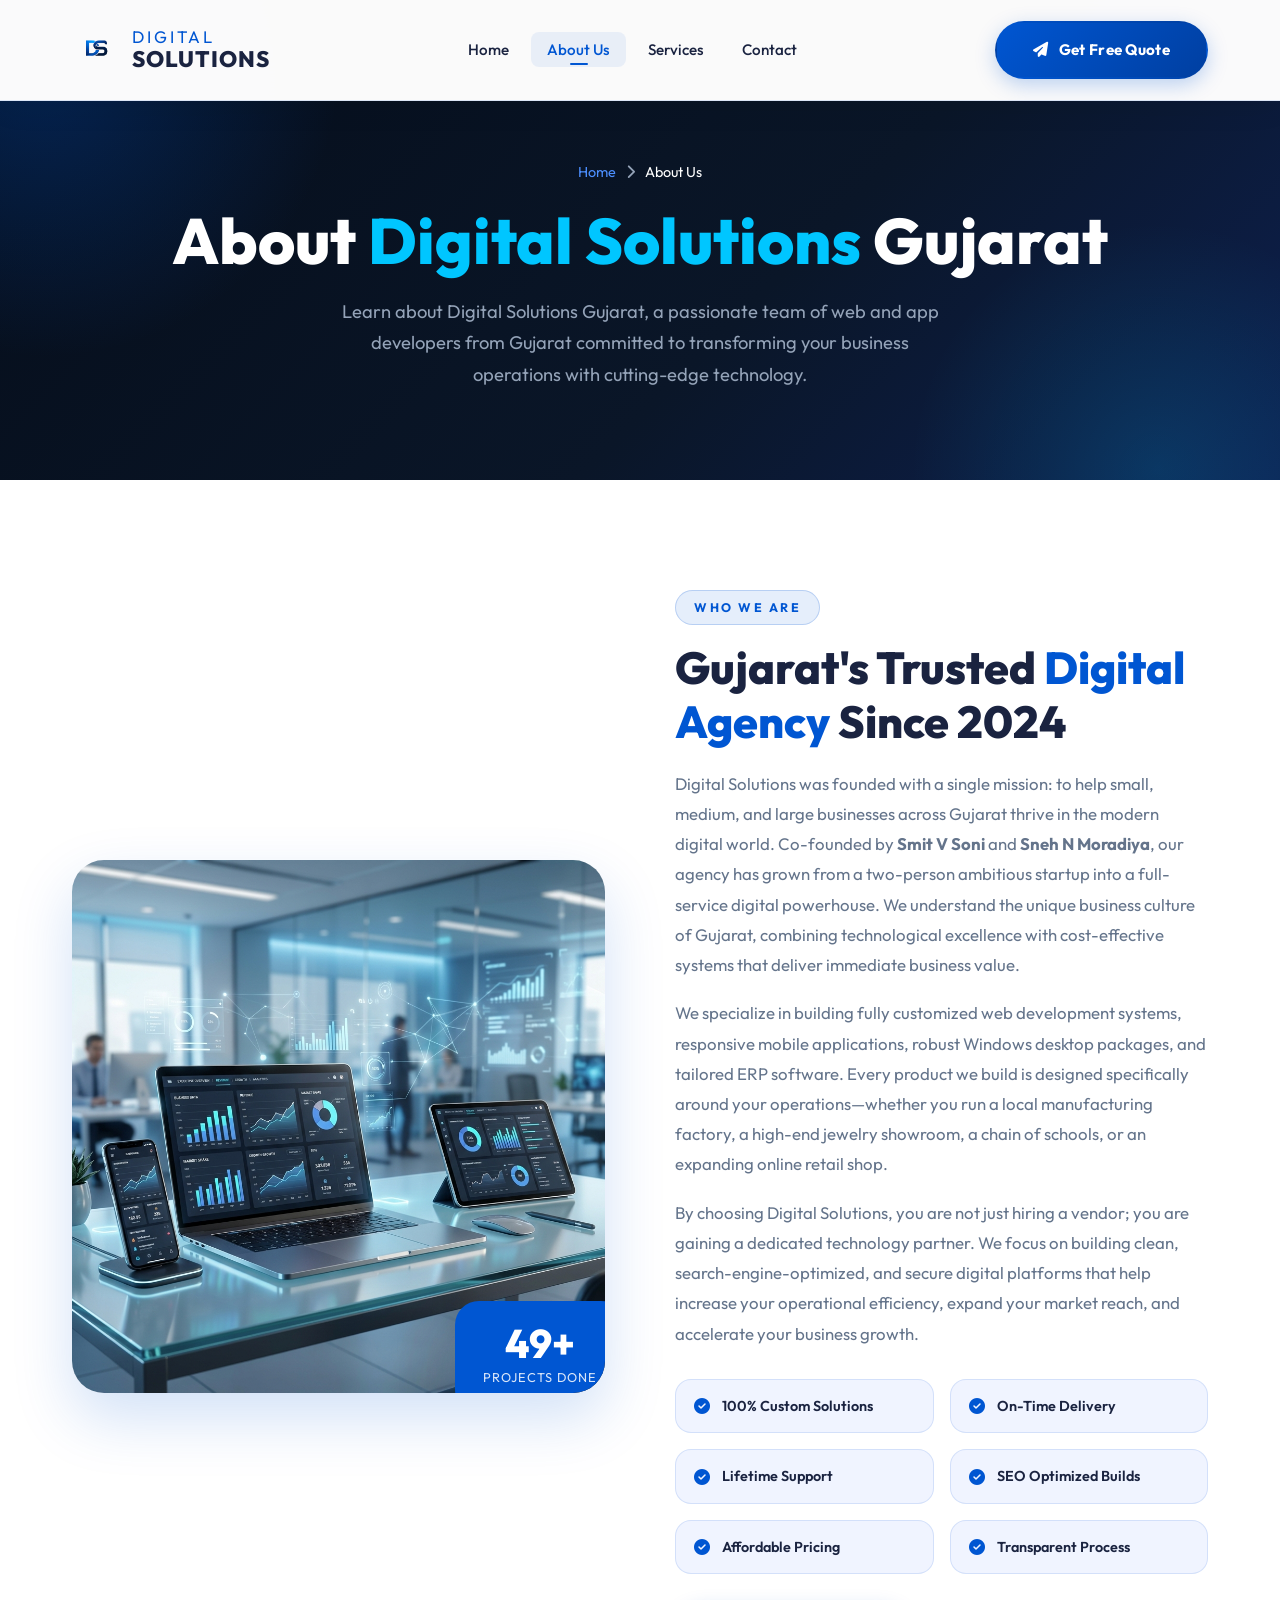
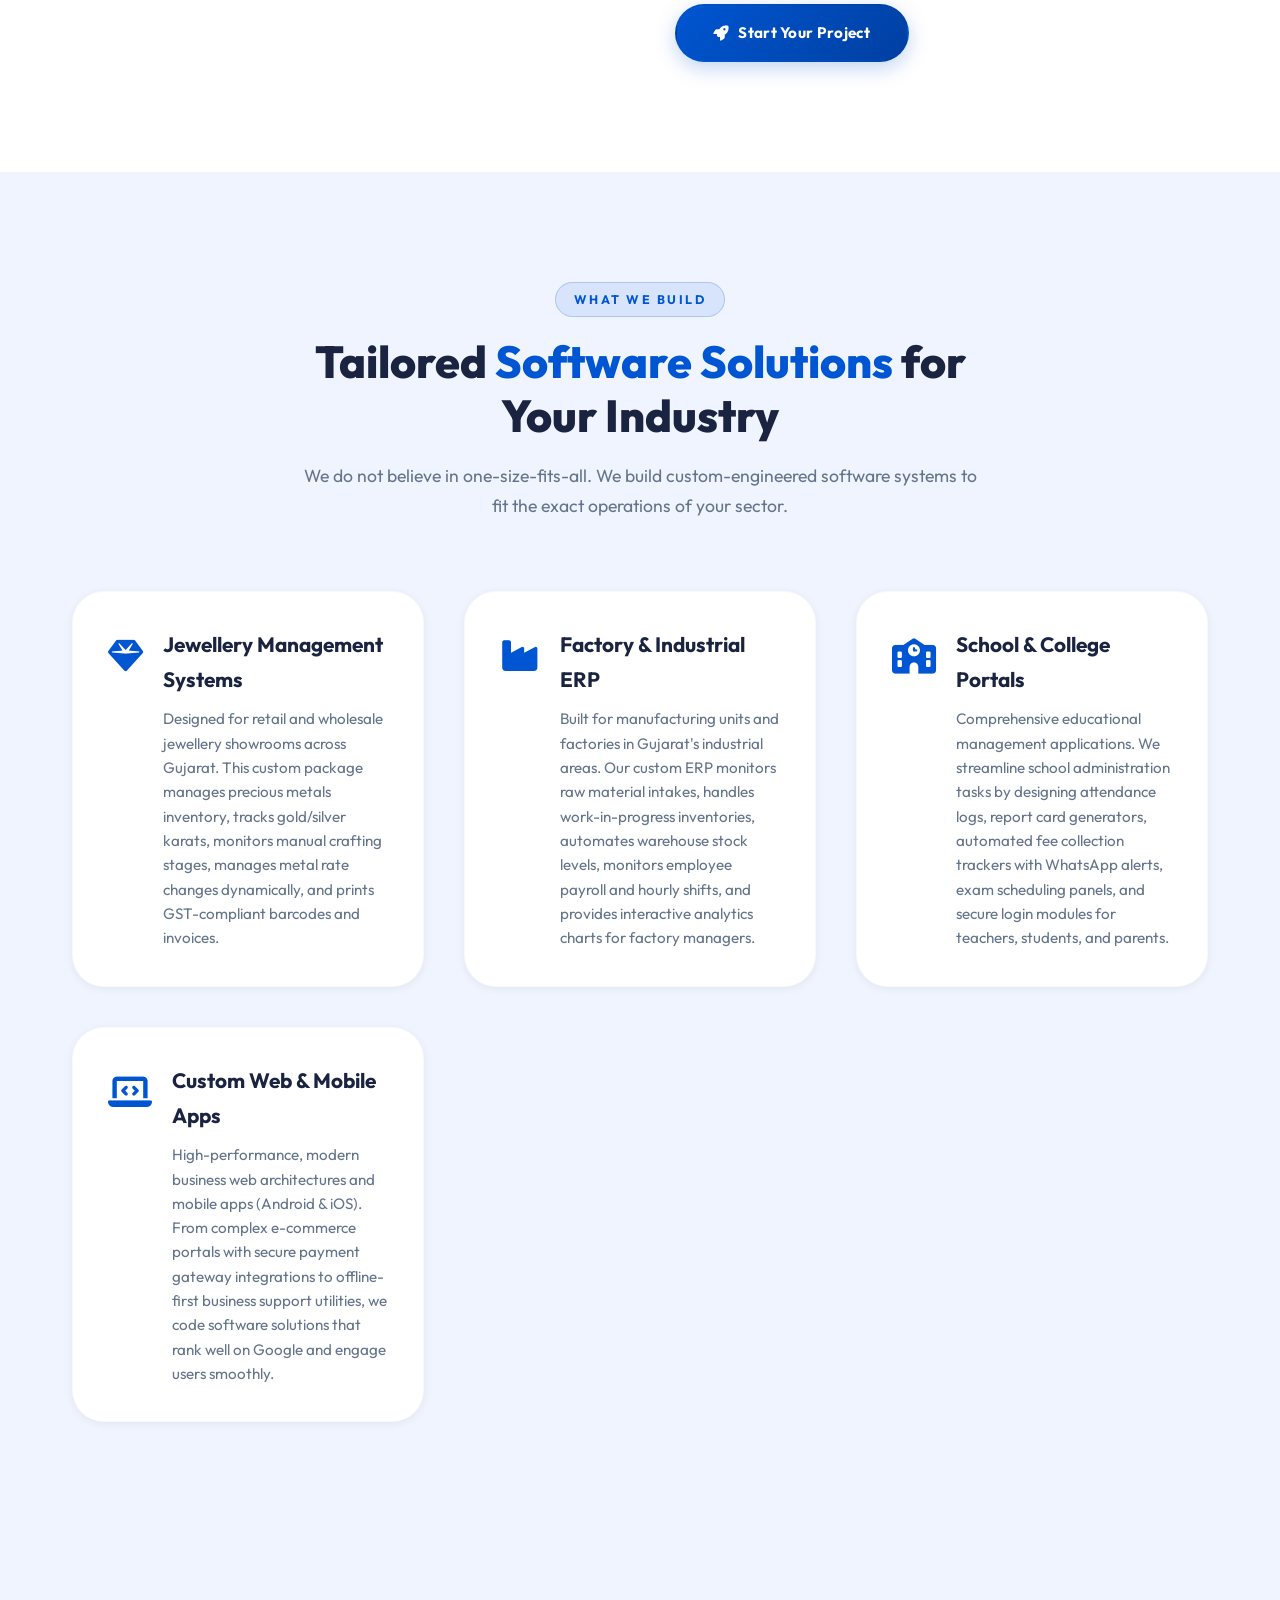
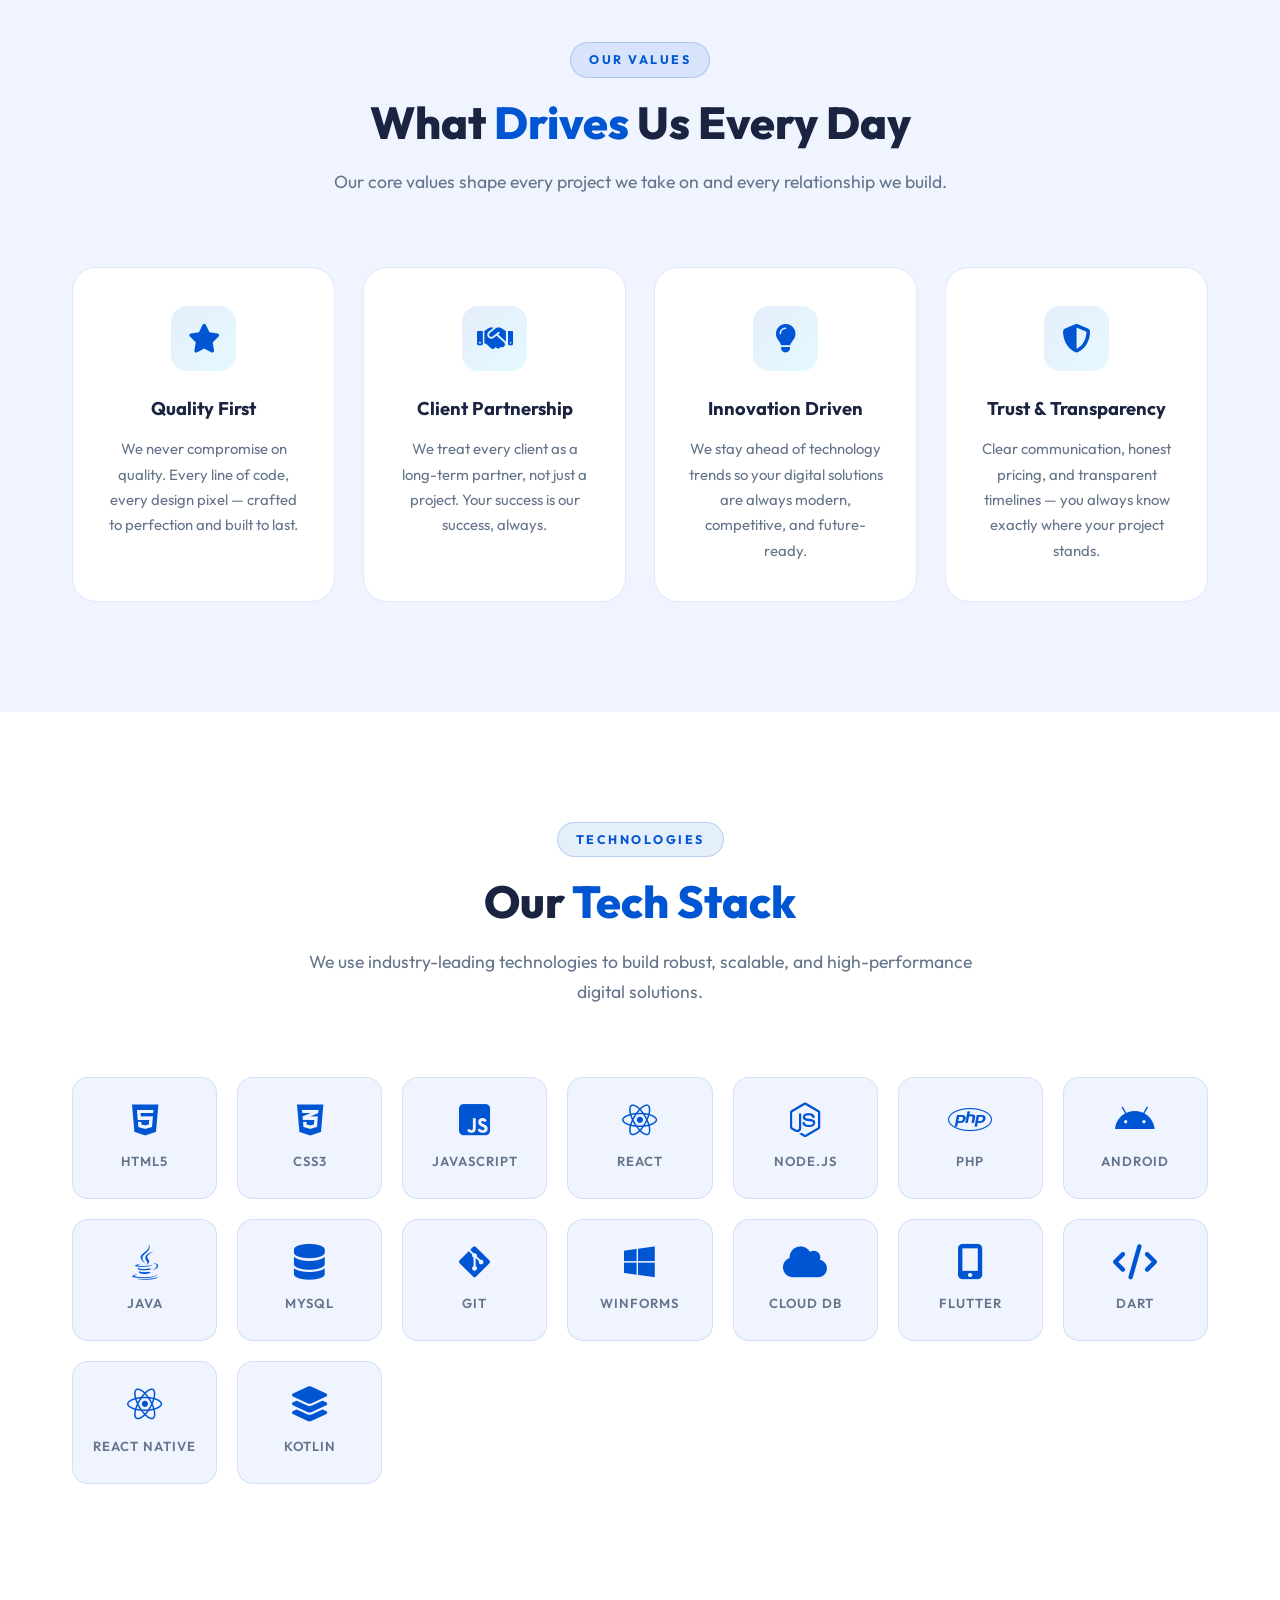
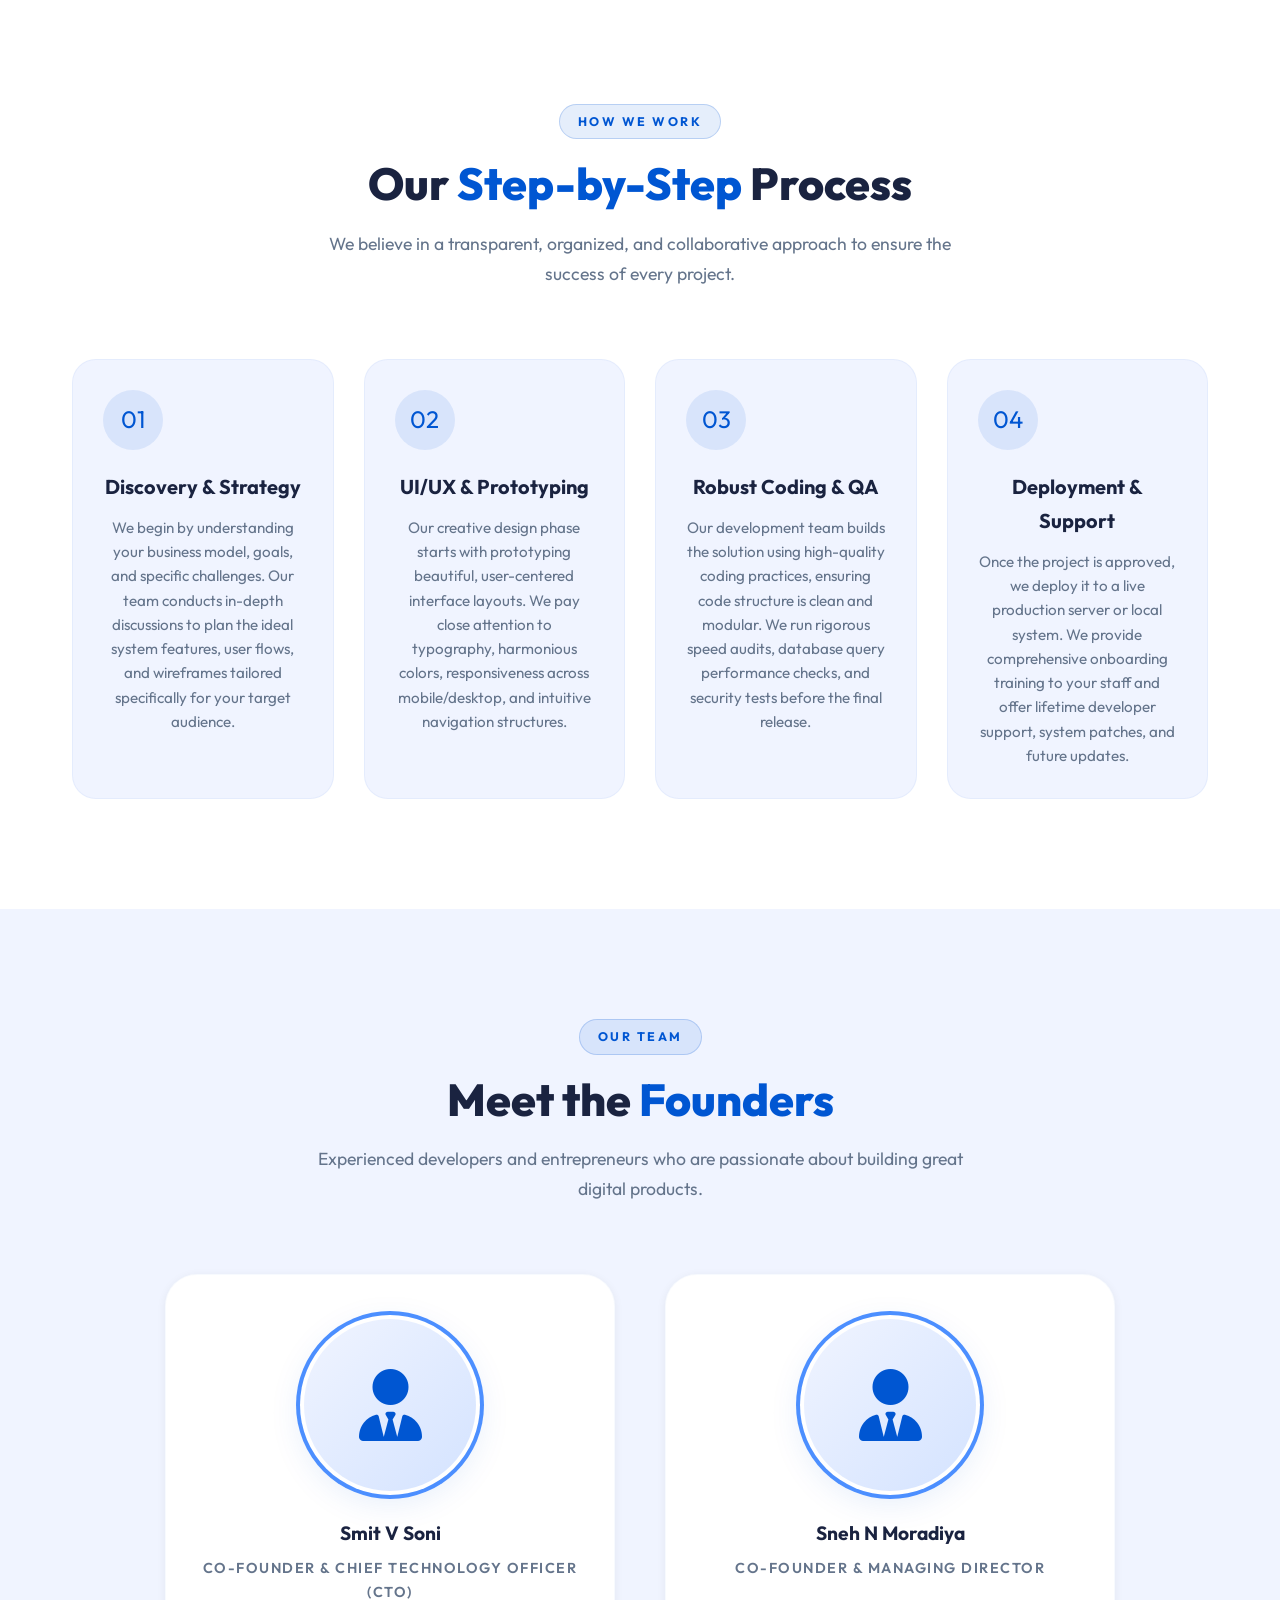
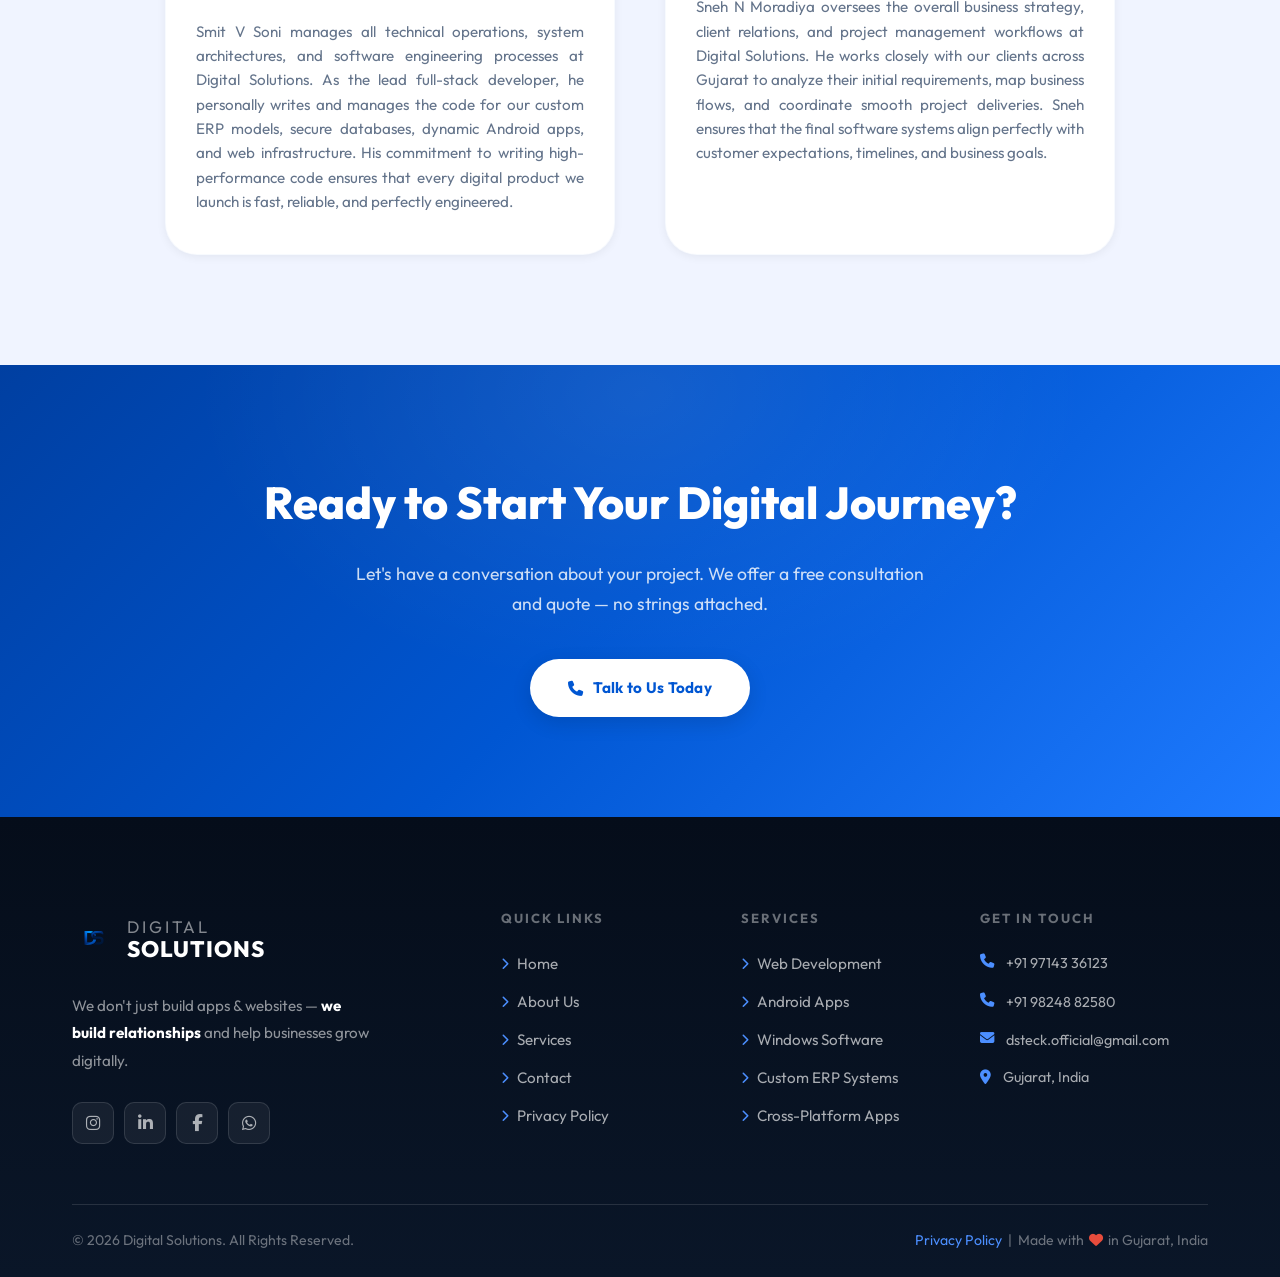
==== commit 52ad8255: "Optimize H1 headings on all pages to match target search engine keywords" ====
--- a/about.html
+++ b/about.html
@@ -80,8 +80,8 @@
                     <span><i class="fas fa-chevron-right"></i></span>
                     <span style="color:#fff;">About Us</span>
                 </nav>
-                <h1>We Build <span>Digital Futures</span></h1>
-                <p>A passionate team of developers and designers from Gujarat. We build digital futures by transforming your business with cutting-edge technology solutions.</p>
+                <h1>About <span>Digital Solutions</span> Gujarat</h1>
+                <p>Learn about Digital Solutions Gujarat, a passionate team of web and app developers from Gujarat committed to transforming your business operations with cutting-edge technology.</p>
             </div>
         </section>
 
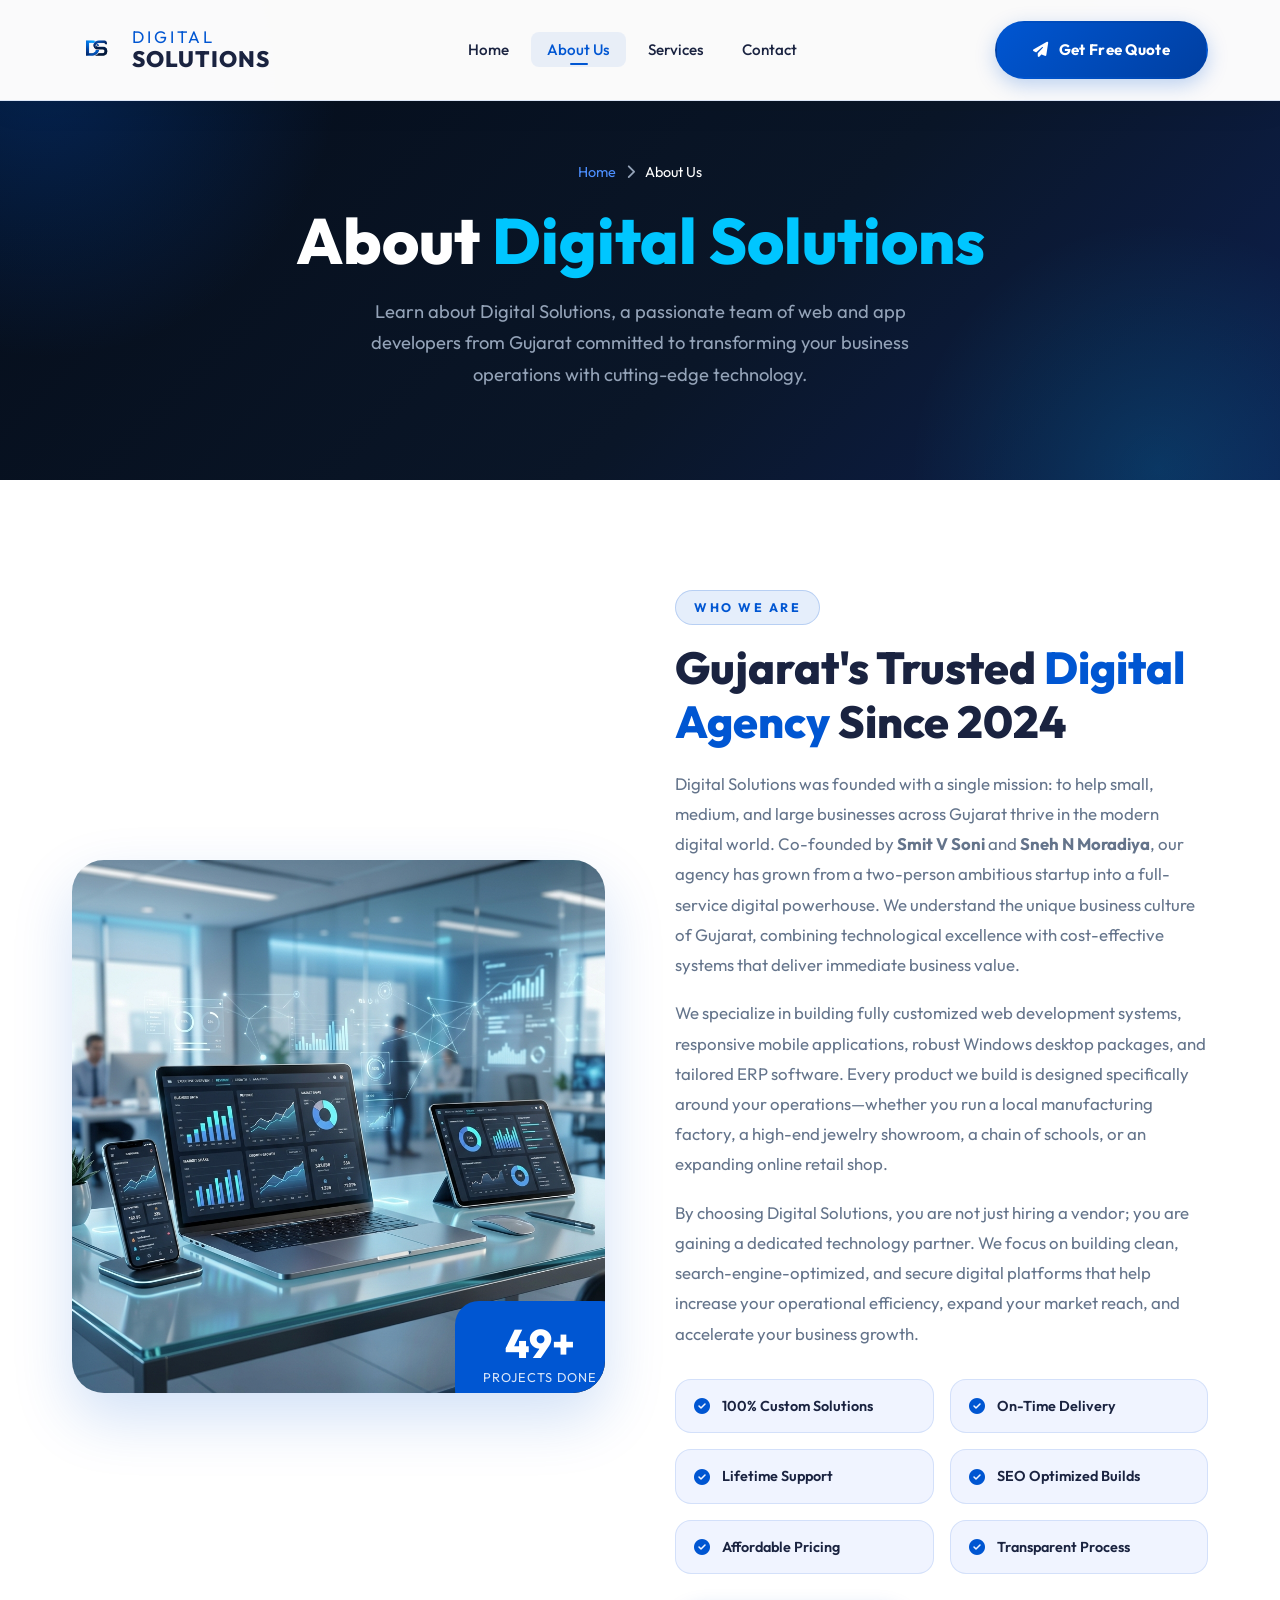
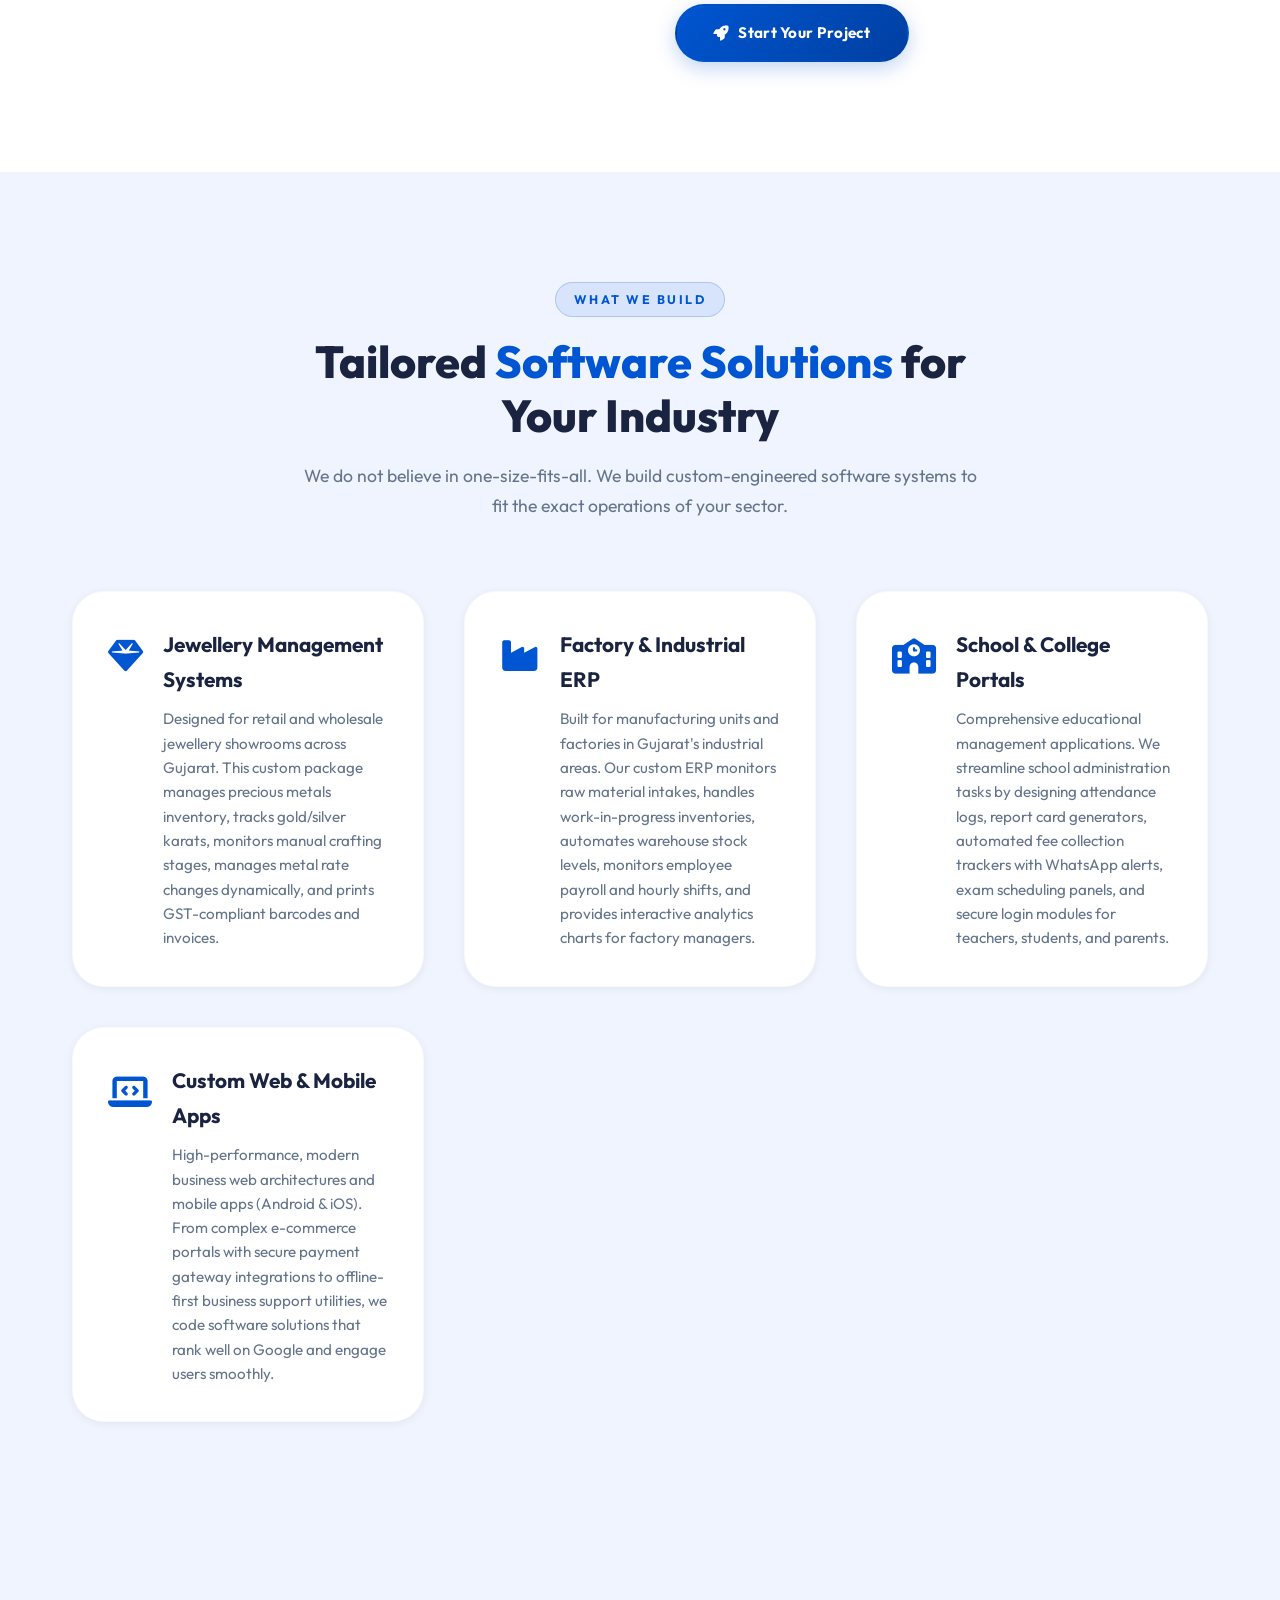
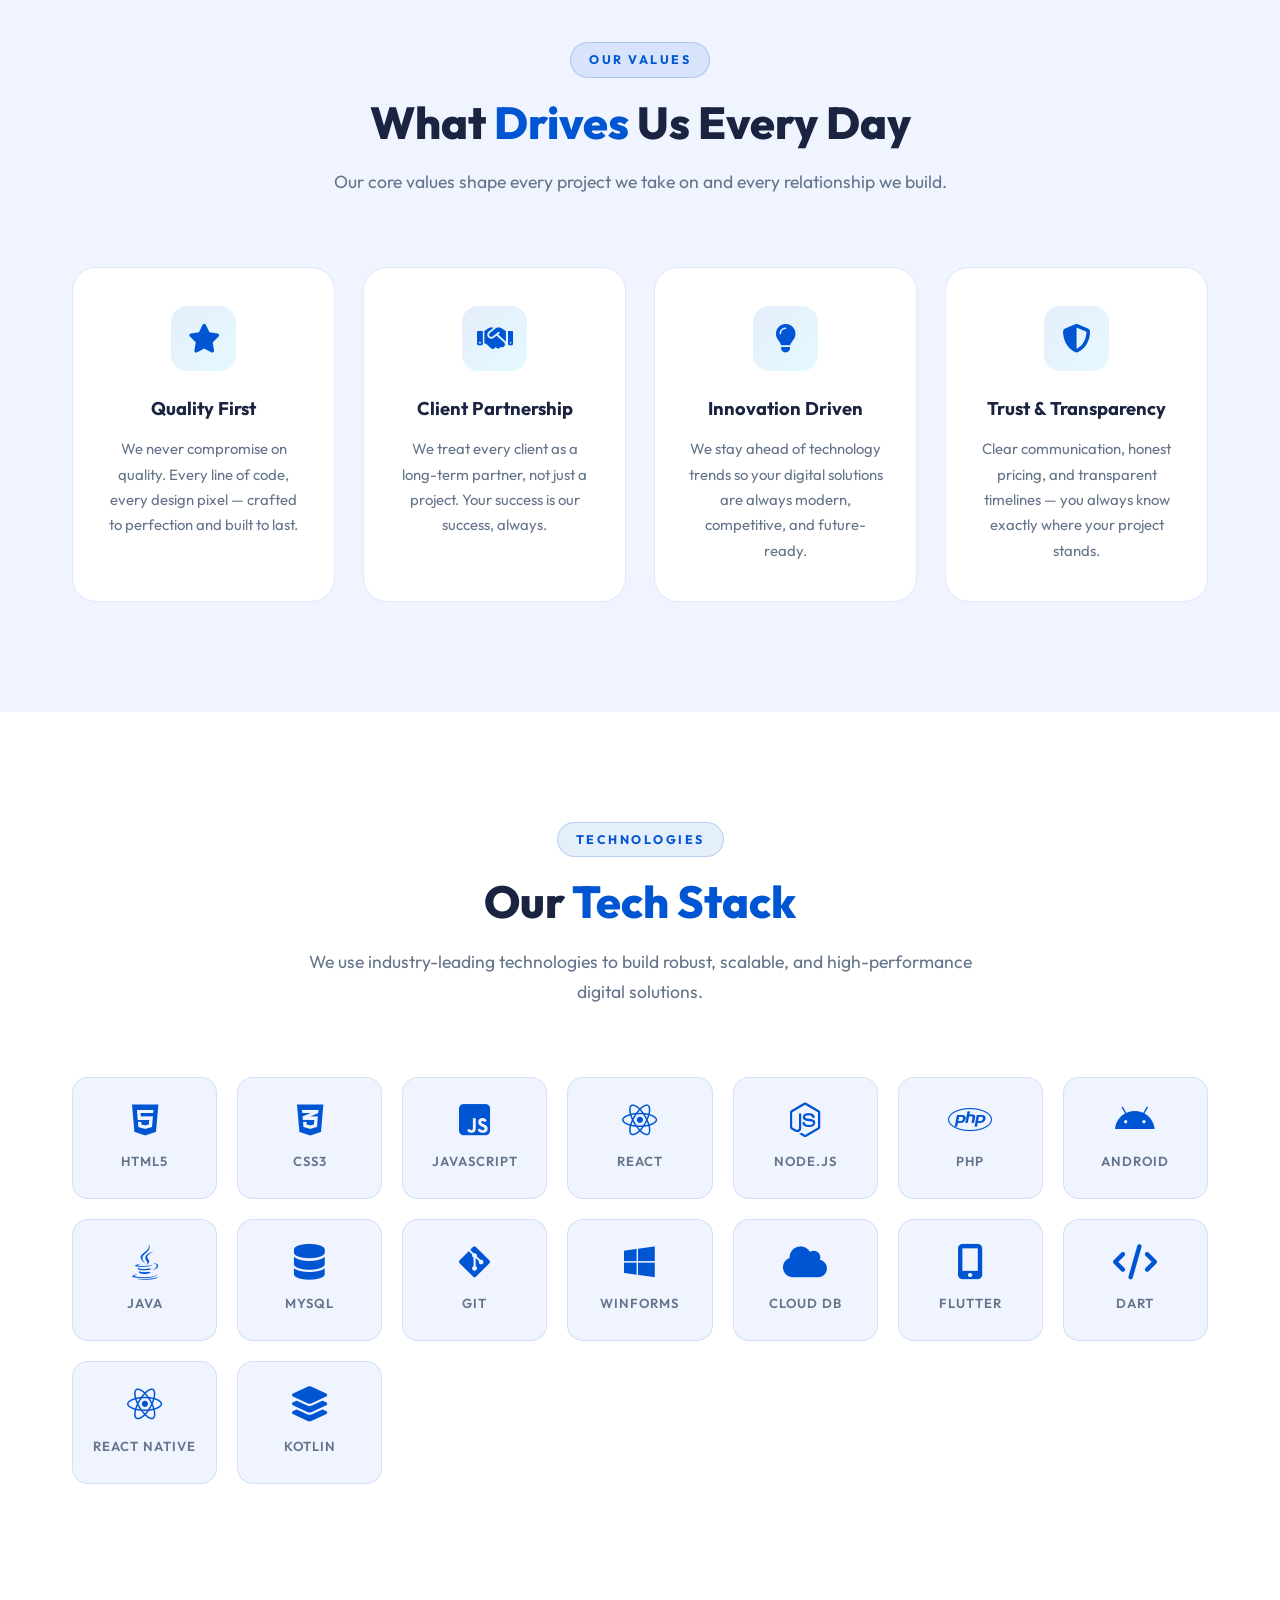
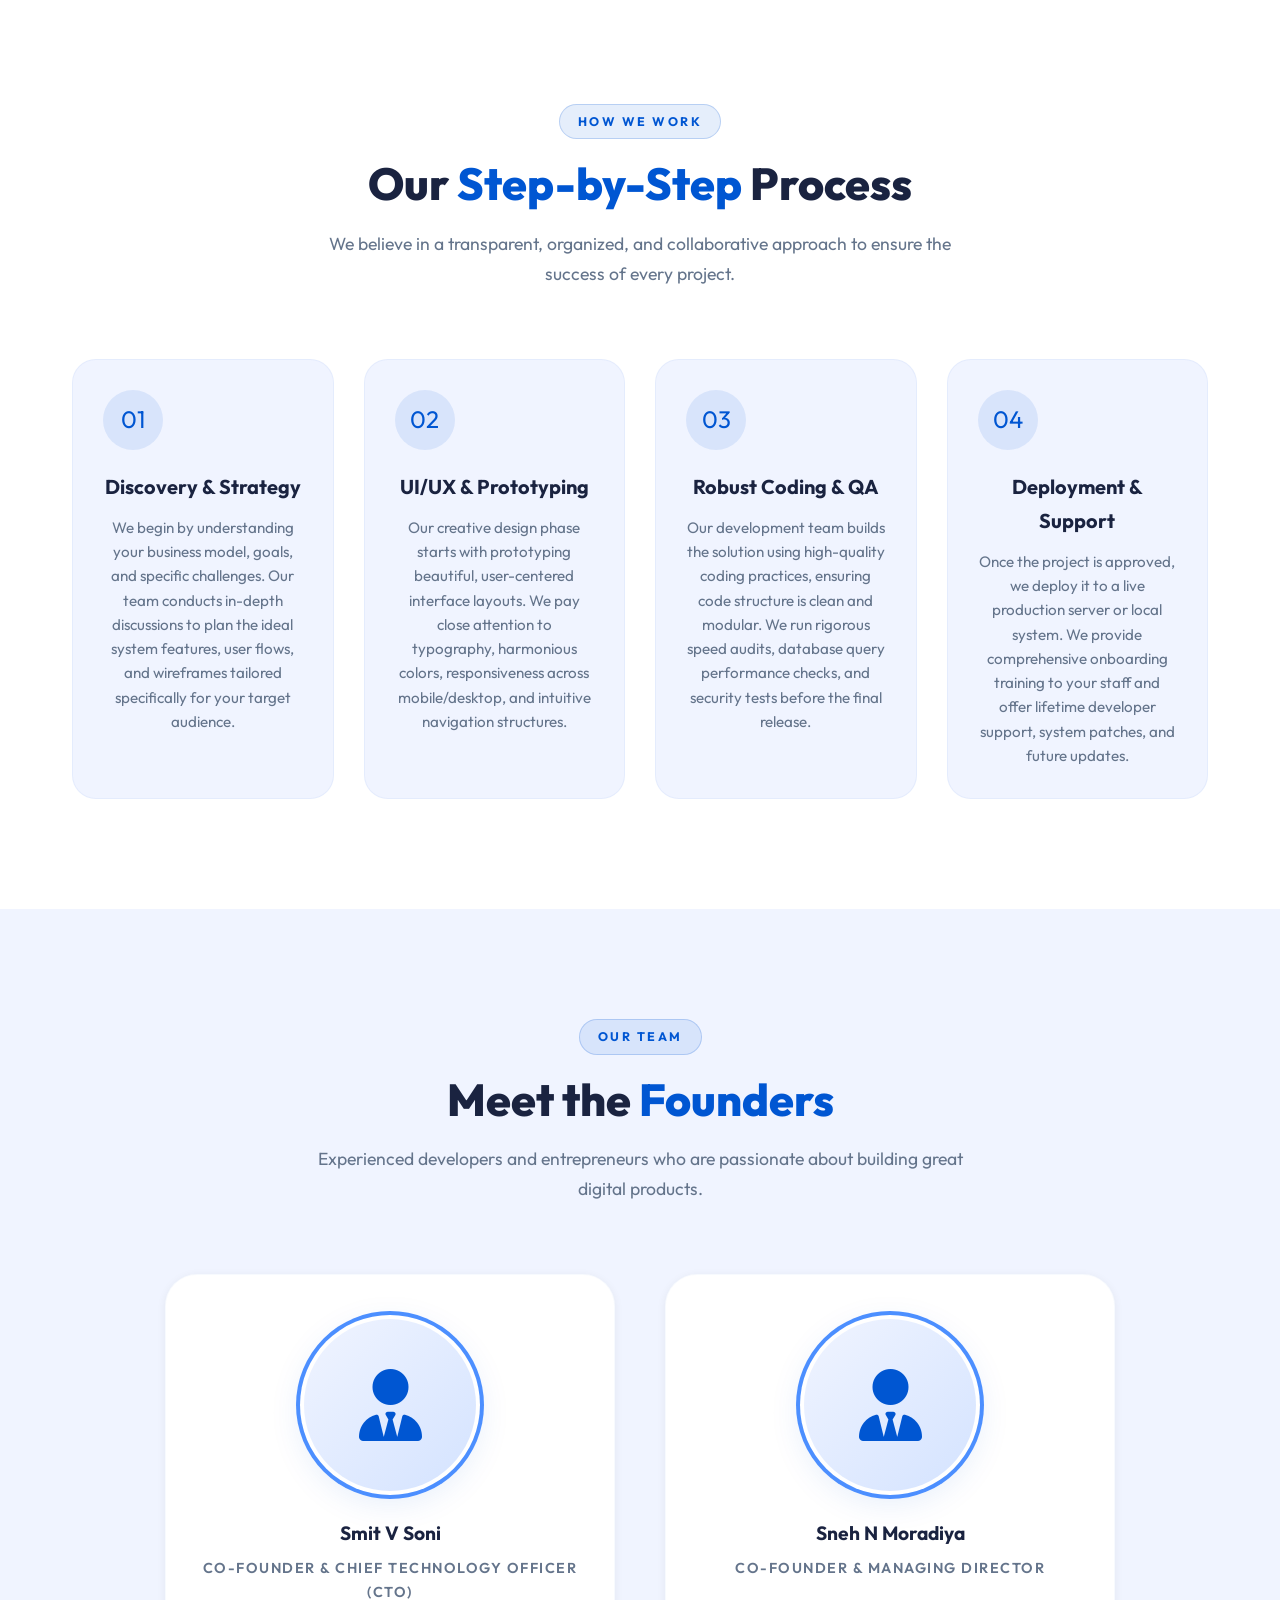
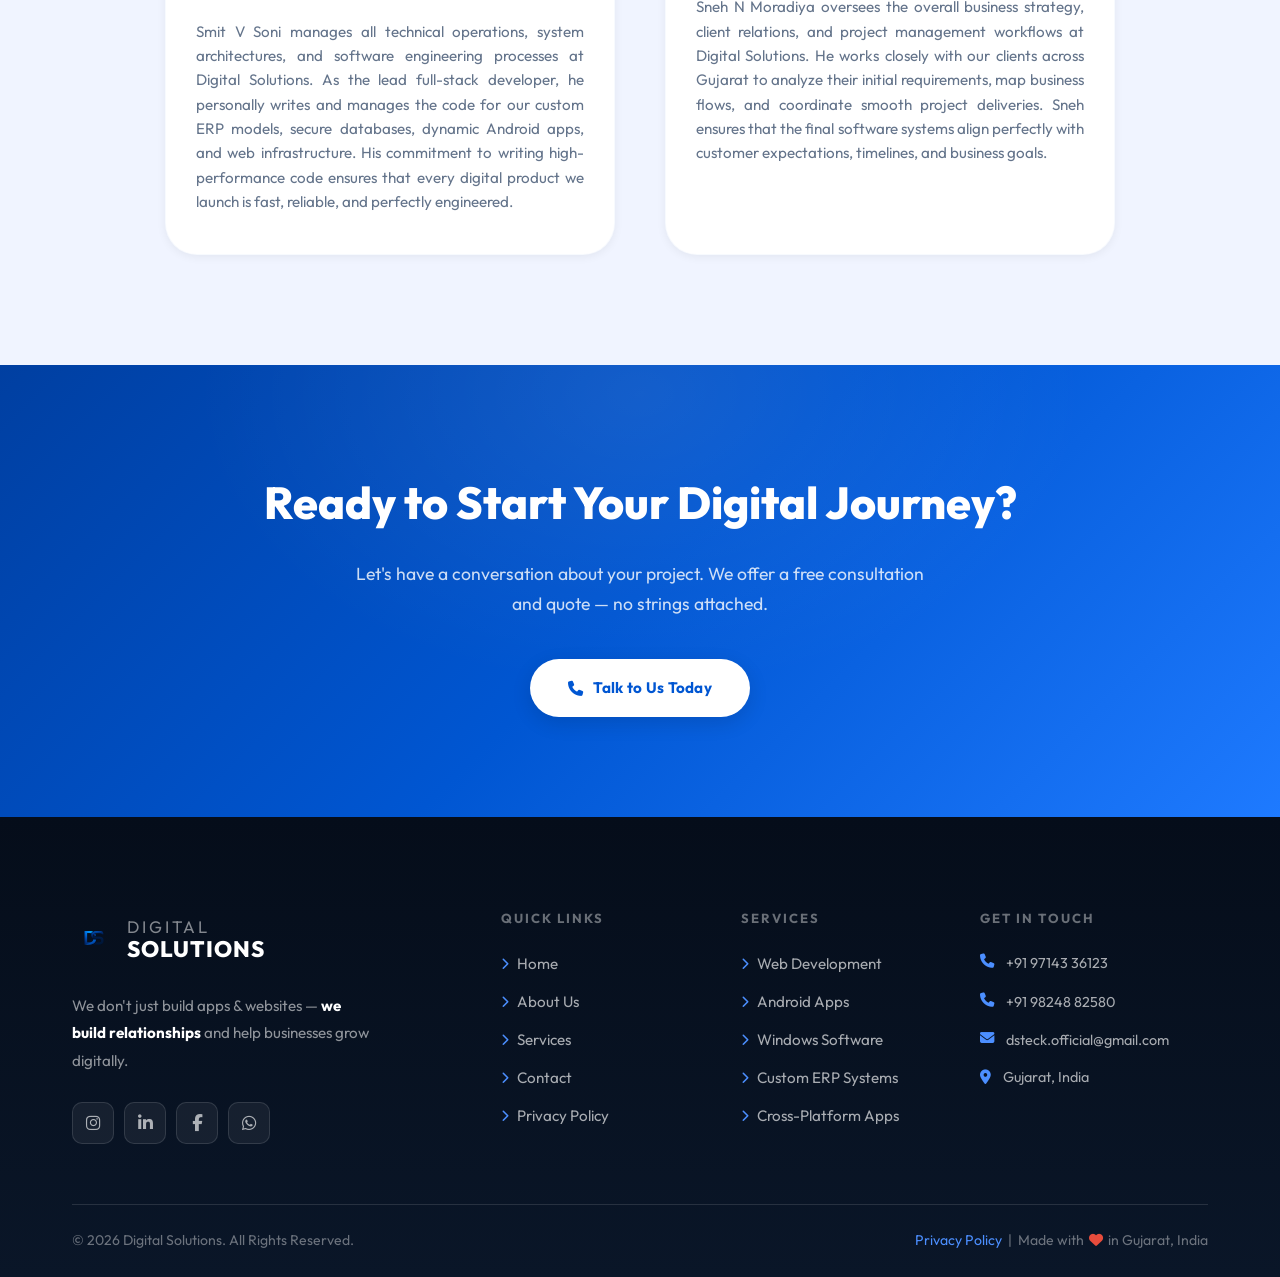
==== commit 4e7d8d5b: "Remove redundant Gujarat suffix from H1 titles on About and Contact pages" ====
--- a/about.html
+++ b/about.html
@@ -80,8 +80,8 @@
                     <span><i class="fas fa-chevron-right"></i></span>
                     <span style="color:#fff;">About Us</span>
                 </nav>
-                <h1>About <span>Digital Solutions</span> Gujarat</h1>
-                <p>Learn about Digital Solutions Gujarat, a passionate team of web and app developers from Gujarat committed to transforming your business operations with cutting-edge technology.</p>
+                <h1>About <span>Digital Solutions</span></h1>
+                <p>Learn about Digital Solutions, a passionate team of web and app developers from Gujarat committed to transforming your business operations with cutting-edge technology.</p>
             </div>
         </section>
 
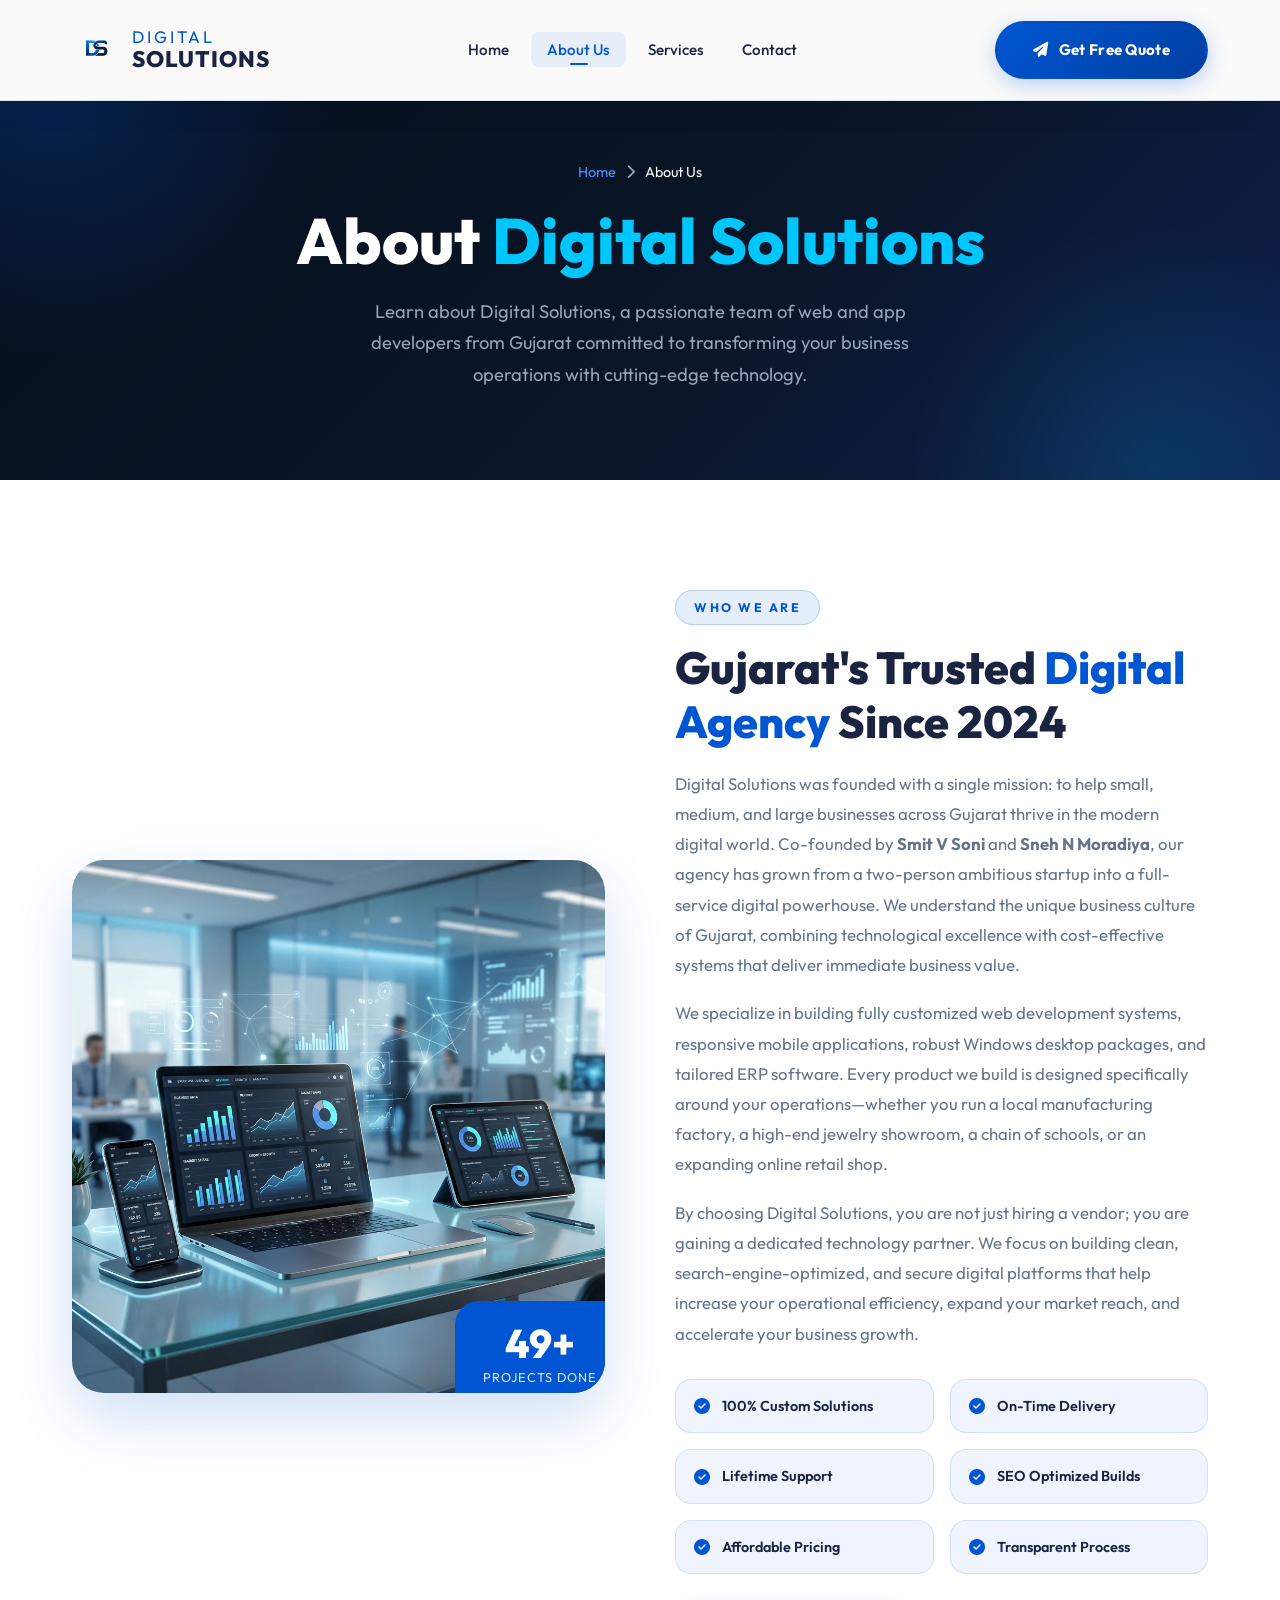
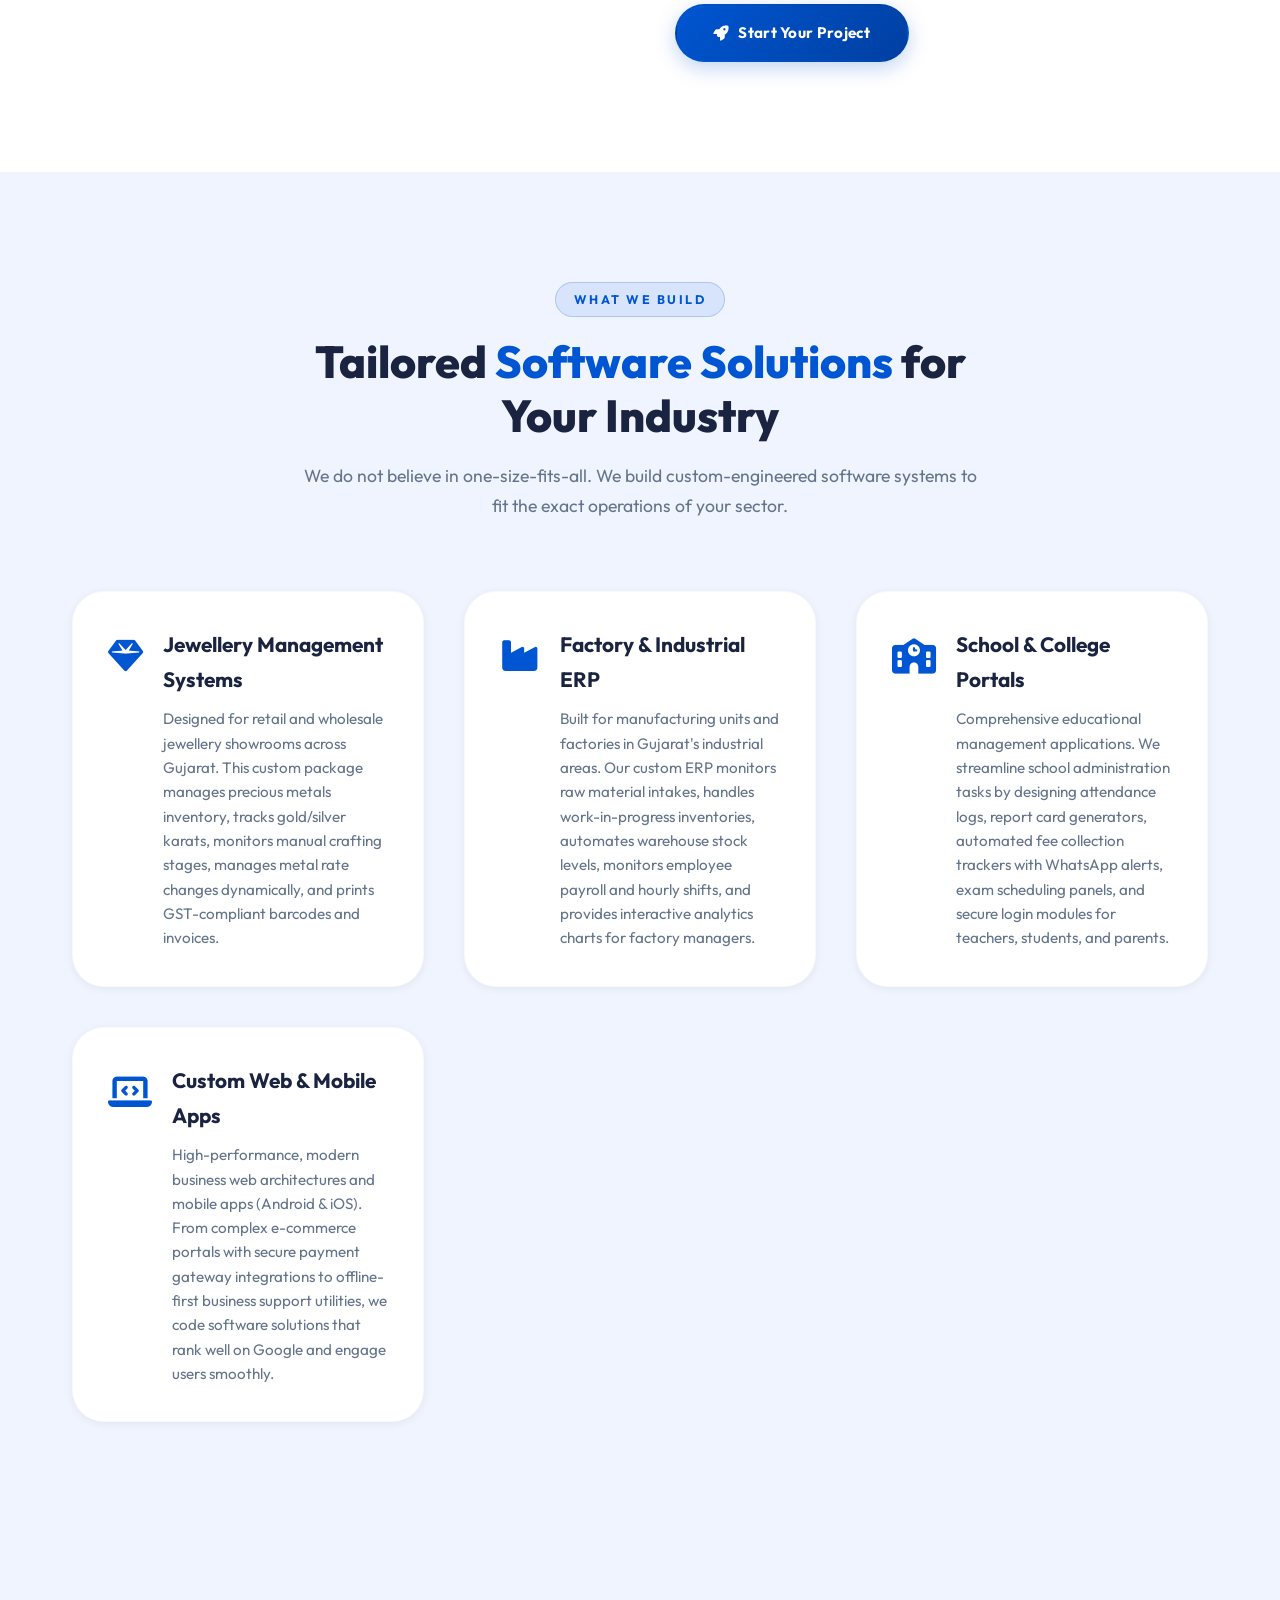
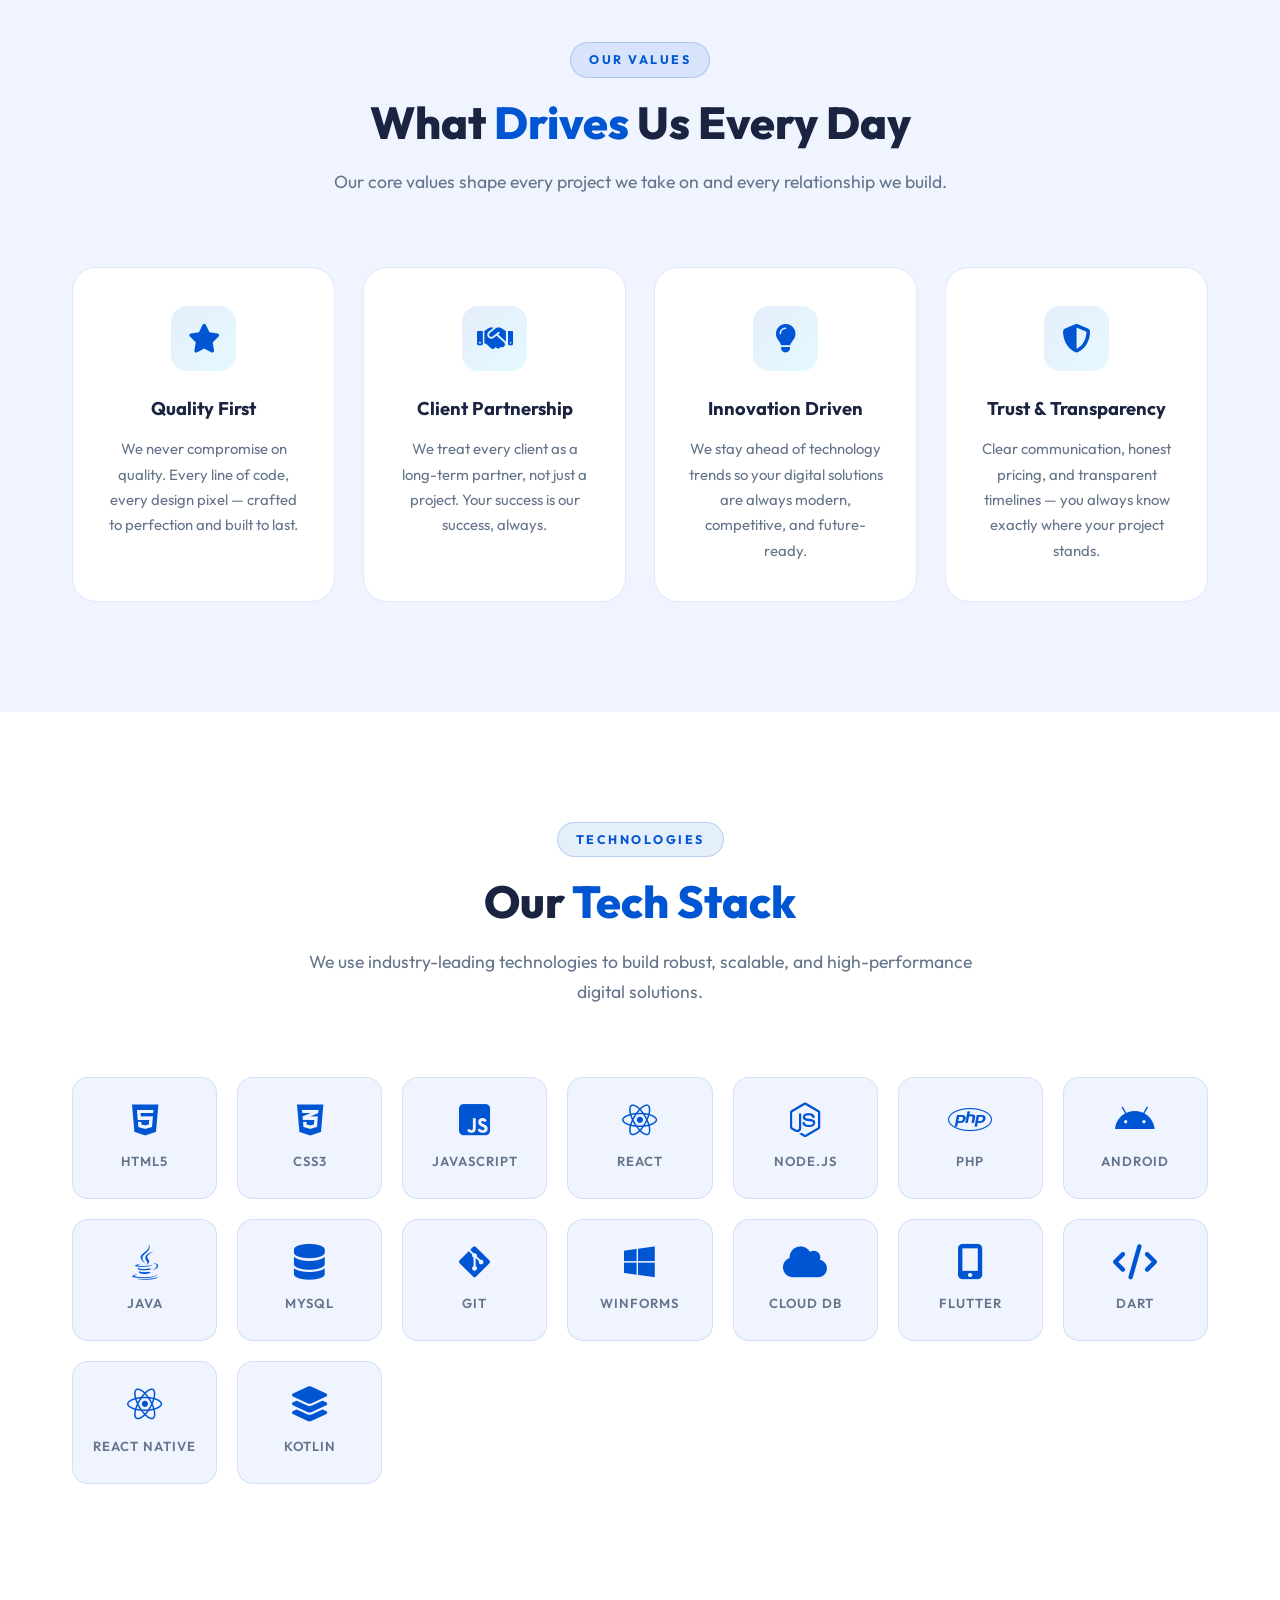
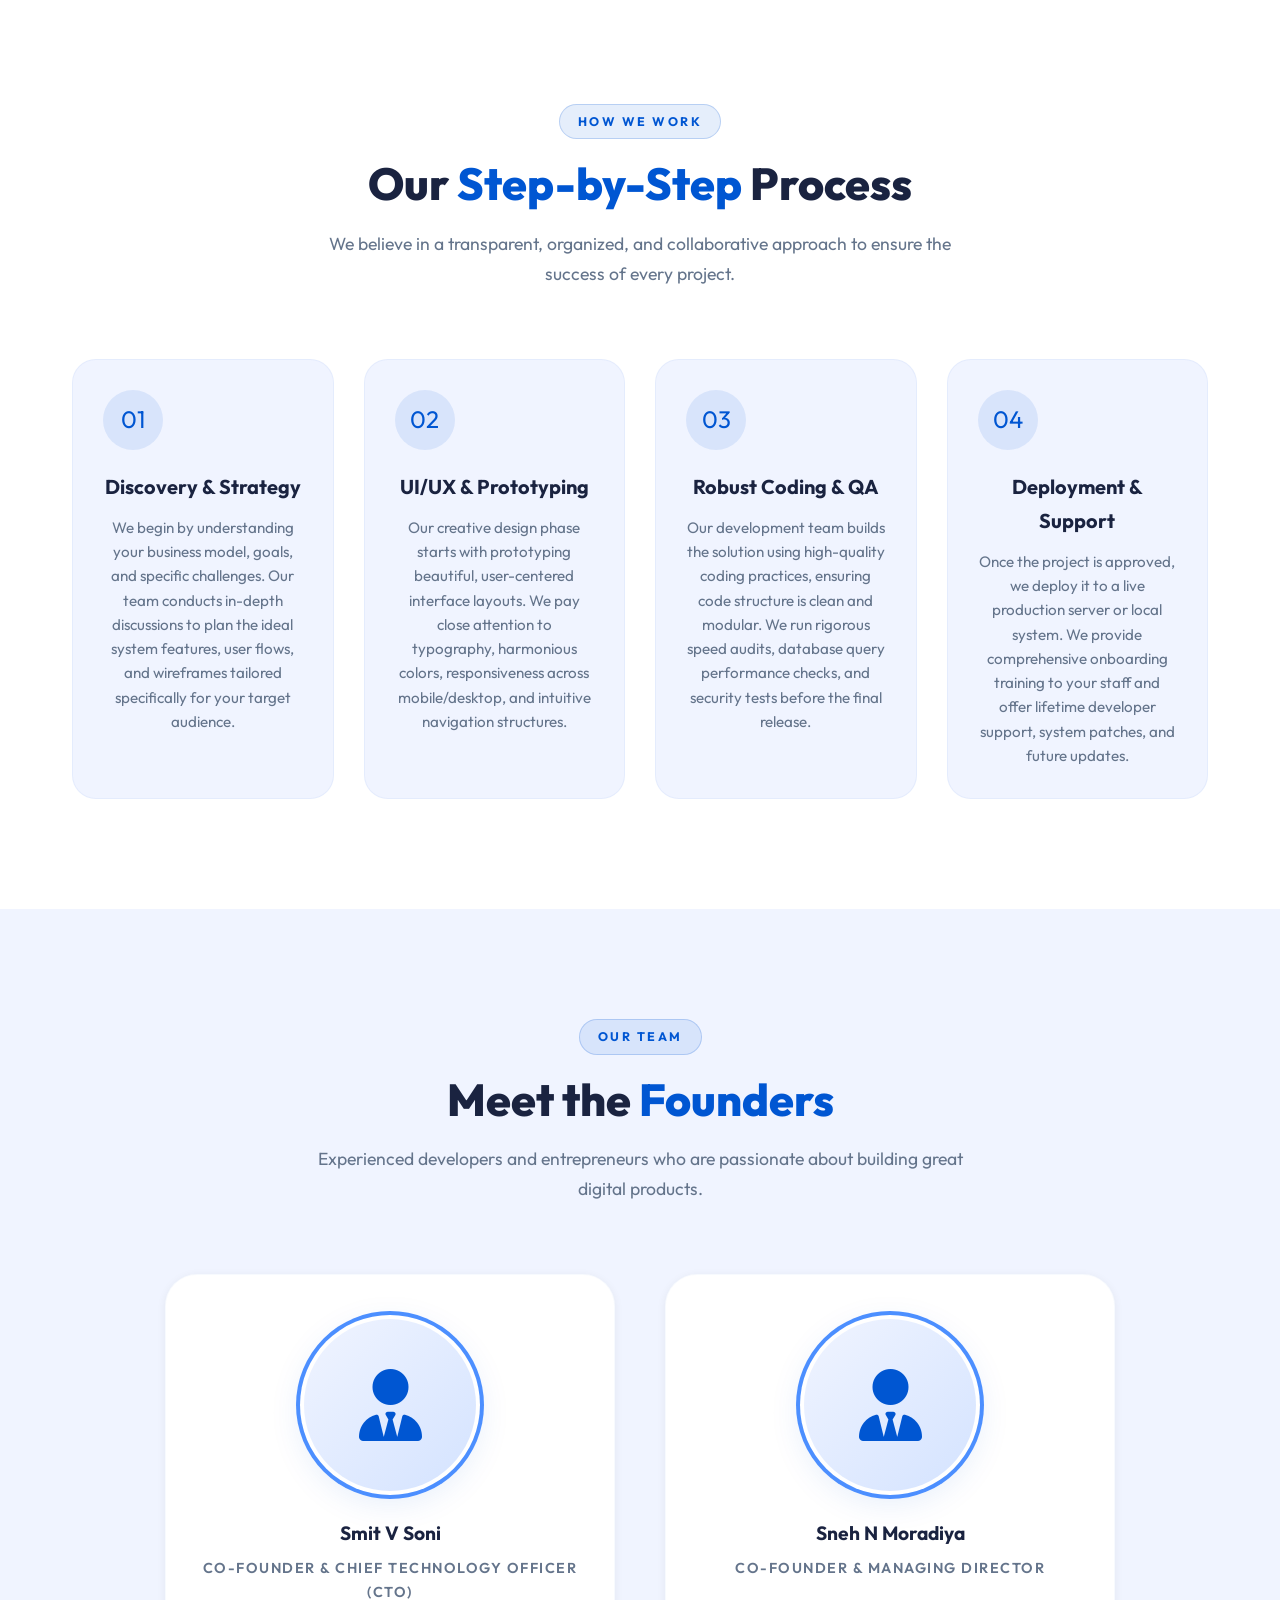
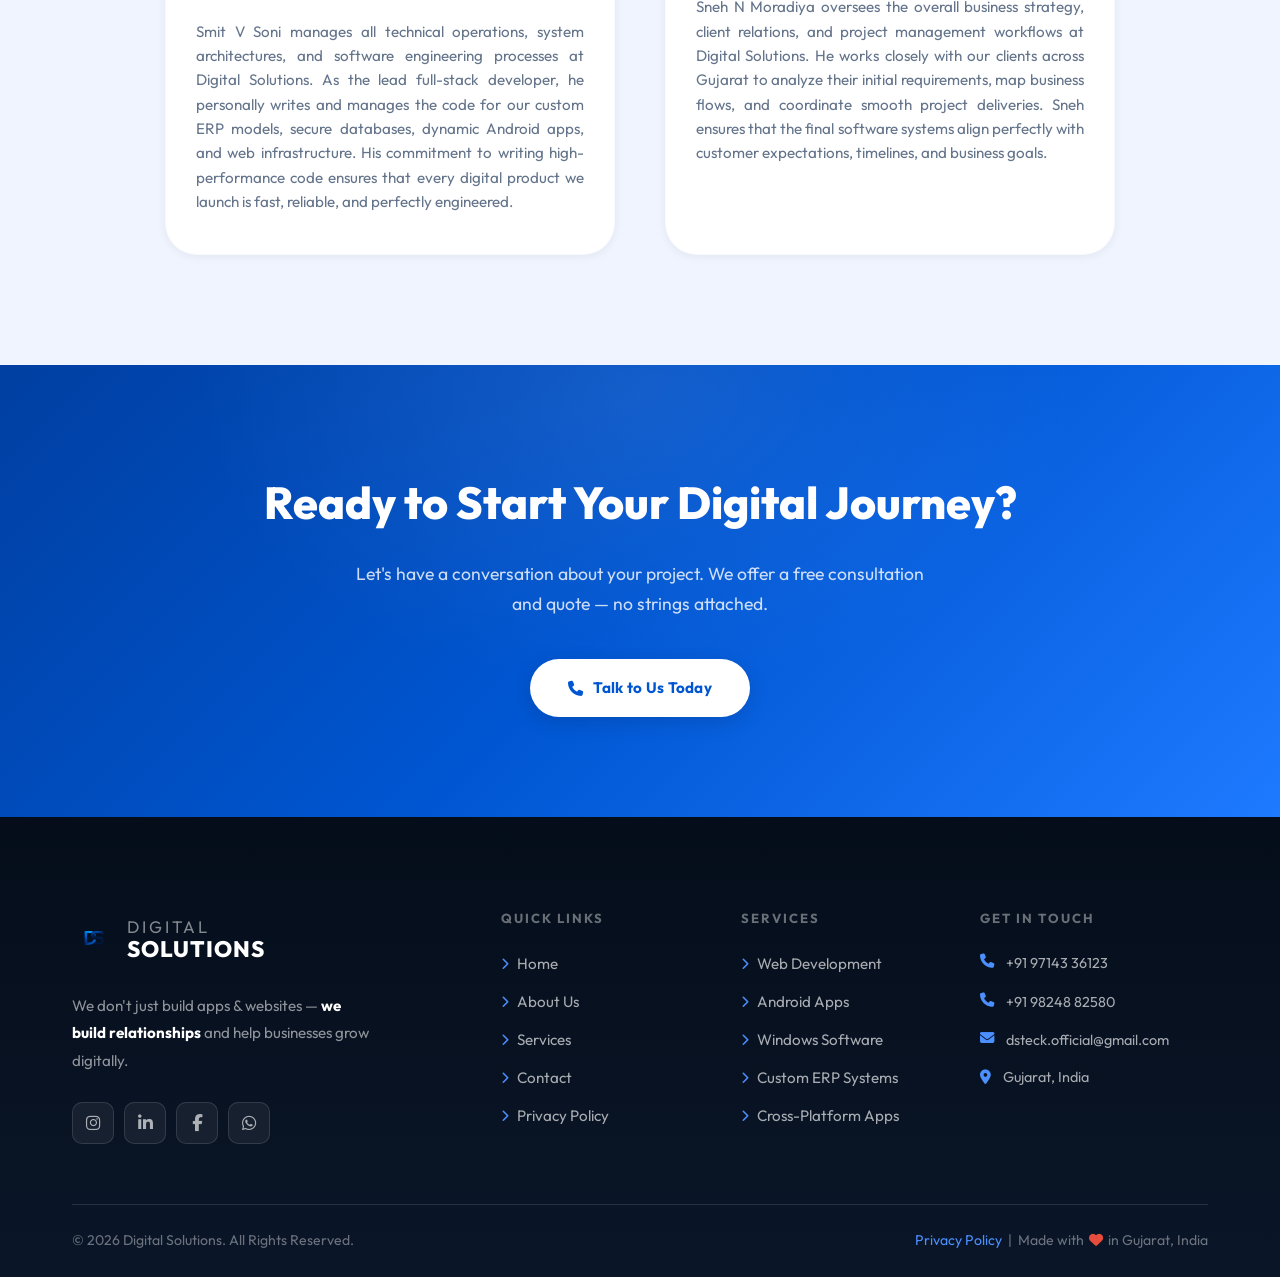
==== commit 2078505a: "perf: replace logo and hero PNG images with optimized WebP versions" ====
--- a/about.html
+++ b/about.html
@@ -3,6 +3,7 @@
 <head>
     <meta charset="UTF-8">
     <meta name="viewport" content="width=device-width, initial-scale=1.0">
+    <meta name="theme-color" content="#0056D2">
 
     <!-- ✅ SEO: About Page Meta Tags -->
     <title>About Us | Digital Solutions</title>
@@ -10,21 +11,28 @@
     <meta name="keywords" content="About Digital Solutions, digital agency Gujarat, Smit Soni developer, web development team Gujarat, software company Gujarat">
     <meta name="robots" content="index, follow">
     <meta name="author" content="Digital Solutions">
-    <link rel="canonical" href="https://smitsoni1.github.io/DIGITALSOLUTION/about.html">
+    <link rel="canonical" href="https://smitsoni1.github.io/digitalsolution/about.html">
 
     <!-- ✅ Open Graph -->
     <meta property="og:type"        content="website">
     <meta property="og:title"       content="About Digital Solutions | Gujarat's Digital Agency">
     <meta property="og:description" content="Meet the passionate team behind Digital Solutions — building digital futures across Gujarat.">
-    <meta property="og:image"       content="https://smitsoni1.github.io/DIGITALSOLUTION/logo.png">
-    <meta property="og:url"         content="https://smitsoni1.github.io/DIGITALSOLUTION/about.html">
+    <meta property="og:image"       content="https://smitsoni1.github.io/digitalsolution/logo-web.webp">
+    <meta property="og:url"         content="https://smitsoni1.github.io/digitalsolution/about.html">
+
+    <!-- ✅ Resource Hints & Preloads -->
+    <link rel="preconnect" href="https://fonts.googleapis.com">
+    <link rel="preconnect" href="https://fonts.gstatic.com" crossorigin>
+    <link rel="preconnect" href="https://cdnjs.cloudflare.com">
+    <link rel="preload" href="style.css?v=1.0.3" as="style">
 
     <!-- ✅ Favicons -->
-    <link rel="icon" type="image/png" sizes="32x32" href="logo.png">
-    <link rel="icon" type="image/png" sizes="16x16" href="logo.png">
-    <link rel="apple-touch-icon" href="logo.png">
-
-    <!-- ✅ Stylesheets -->
+    <link rel="icon" type="image/webp" sizes="32x32" href="logo-web.webp">
+    <link rel="icon" type="image/webp" sizes="16x16" href="logo-web.webp">
+    <link rel="apple-touch-icon" href="logo-web.webp">
+
+    <!-- ✅ Stylesheets & Fonts -->
+    <link href="https://fonts.googleapis.com/css2?family=Outfit:wght@300;400;500;600;700;800&display=swap" rel="stylesheet">
     <link rel="stylesheet" href="style.css?v=1.0.3">
     <link rel="stylesheet" href="https://cdnjs.cloudflare.com/ajax/libs/font-awesome/6.4.0/css/all.min.css">
 
@@ -34,8 +42,8 @@
       "@context": "https://schema.org",
       "@type": "LocalBusiness",
       "name": "Digital Solutions",
-      "image": "https://smitsoni1.github.io/DIGITALSOLUTION/logo.png",
-      "url": "https://smitsoni1.github.io/DIGITALSOLUTION/",
+      "image": "https://smitsoni1.github.io/digitalsolution/logo-web.webp",
+      "url": "https://smitsoni1.github.io/digitalsolution/",
       "telephone": ["+919714336123", "+919824882580"],
       "address": { "@type": "PostalAddress", "addressRegion": "Gujarat", "addressCountry": "IN" }
     }
@@ -48,7 +56,7 @@
         <div class="container">
             <nav>
                 <a href="index.html" class="logo" aria-label="Digital Solutions Home">
-                    <img src="logo.png" alt="Digital Solutions Logo" width="72" height="72">
+                    <img src="logo-web.webp" alt="Digital Solutions Logo" width="72" height="72">
                     <div class="logo-text">
                         <span class="logo-top">Digital</span>
                         <span class="logo-bottom">Solutions</span>
@@ -92,7 +100,7 @@
                     <!-- Visual Side -->
                     <div class="about-visual fade-up">
                         <div class="about-img-wrap">
-                            <img src="hero.png" alt="Digital Solutions Team Working on Web and App Projects" width="580" height="420" style="border-radius:24px;">
+                            <img src="hero-web.webp" alt="Digital Solutions Team Working on Web and App Projects" width="580" height="420" style="border-radius:24px;" loading="lazy">
                             <div class="about-badge-float">
                                 <span class="num">50+</span>
                                 <span class="lbl">Projects Done</span>
@@ -317,7 +325,7 @@
             <div class="footer-content">
                 <div class="footer-brand">
                     <a href="index.html" class="logo">
-                        <img src="logo.png" alt="Digital Solutions Logo" width="65" height="65">
+                        <img src="logo-web.webp" alt="Digital Solutions Logo" width="65" height="65" loading="lazy">
                         <div class="logo-text">
                             <span class="logo-top" style="color:rgba(255,255,255,0.5)">Digital</span>
                             <span class="logo-bottom" style="color:#fff">Solutions</span>
@@ -332,7 +340,7 @@
                     </div>
                 </div>
                 <div class="footer-col">
-                    <h4>Quick Links</h4>
+                    <h3>Quick Links</h3>
                     <div class="footer-links">
                         <a href="index.html"><i class="fas fa-chevron-right"></i> Home</a>
                         <a href="about.html"><i class="fas fa-chevron-right"></i> About Us</a>
@@ -342,7 +350,7 @@
                     </div>
                 </div>
                 <div class="footer-col">
-                    <h4>Services</h4>
+                    <h3>Services</h3>
                     <div class="footer-links">
                         <a href="services.html#web-development"><i class="fas fa-chevron-right"></i> Web Development</a>
                         <a href="services.html#android-development"><i class="fas fa-chevron-right"></i> Android Apps</a>
@@ -352,7 +360,7 @@
                     </div>
                 </div>
                 <div class="footer-col">
-                    <h4>Get In Touch</h4>
+                    <h3>Get In Touch</h3>
                     <div class="footer-contact-list">
                         <div class="footer-contact-item">
                             <i class="fas fa-phone"></i>
@@ -384,3 +392,4 @@
     <script src="script.js?v=1.0.1"></script>
 </body>
 </html>
+
--- a/style.css
+++ b/style.css
@@ -3,7 +3,6 @@
    Modern, Premium, SEO-Optimized Multi-Page Website
    ============================================================ */
 
-@import url('https://fonts.googleapis.com/css2?family=Outfit:wght@300;400;500;600;700;800&display=swap');
 
 /* ============================================================
    CSS CUSTOM PROPERTIES (Design Tokens)
@@ -1176,7 +1175,7 @@
     flex-shrink: 0;
 }
 
-.service-feature-item .feat-text h4 {
+.service-feature-item .feat-text h3 {
     font-size: 0.95rem;
     font-weight: 700;
     margin-bottom: 2px;
@@ -1269,7 +1268,7 @@
     color: var(--text-main);
 }
 
-.contact-social h4 {
+.contact-social h3 {
     font-size: 0.9rem;
     font-weight: 700;
     text-transform: uppercase;
@@ -1526,7 +1525,7 @@
     transform: translateY(-4px);
 }
 
-.footer-col h4 {
+.footer-col h3 {
     font-size: 0.82rem;
     font-weight: 700;
     text-transform: uppercase;
--- a/style.css
+++ b/style.css
@@ -3,7 +3,6 @@
    Modern, Premium, SEO-Optimized Multi-Page Website
    ============================================================ */
 
-@import url('https://fonts.googleapis.com/css2?family=Outfit:wght@300;400;500;600;700;800&display=swap');
 
 /* ============================================================
    CSS CUSTOM PROPERTIES (Design Tokens)
@@ -1176,7 +1175,7 @@
     flex-shrink: 0;
 }
 
-.service-feature-item .feat-text h4 {
+.service-feature-item .feat-text h3 {
     font-size: 0.95rem;
     font-weight: 700;
     margin-bottom: 2px;
@@ -1269,7 +1268,7 @@
     color: var(--text-main);
 }
 
-.contact-social h4 {
+.contact-social h3 {
     font-size: 0.9rem;
     font-weight: 700;
     text-transform: uppercase;
@@ -1526,7 +1525,7 @@
     transform: translateY(-4px);
 }
 
-.footer-col h4 {
+.footer-col h3 {
     font-size: 0.82rem;
     font-weight: 700;
     text-transform: uppercase;
